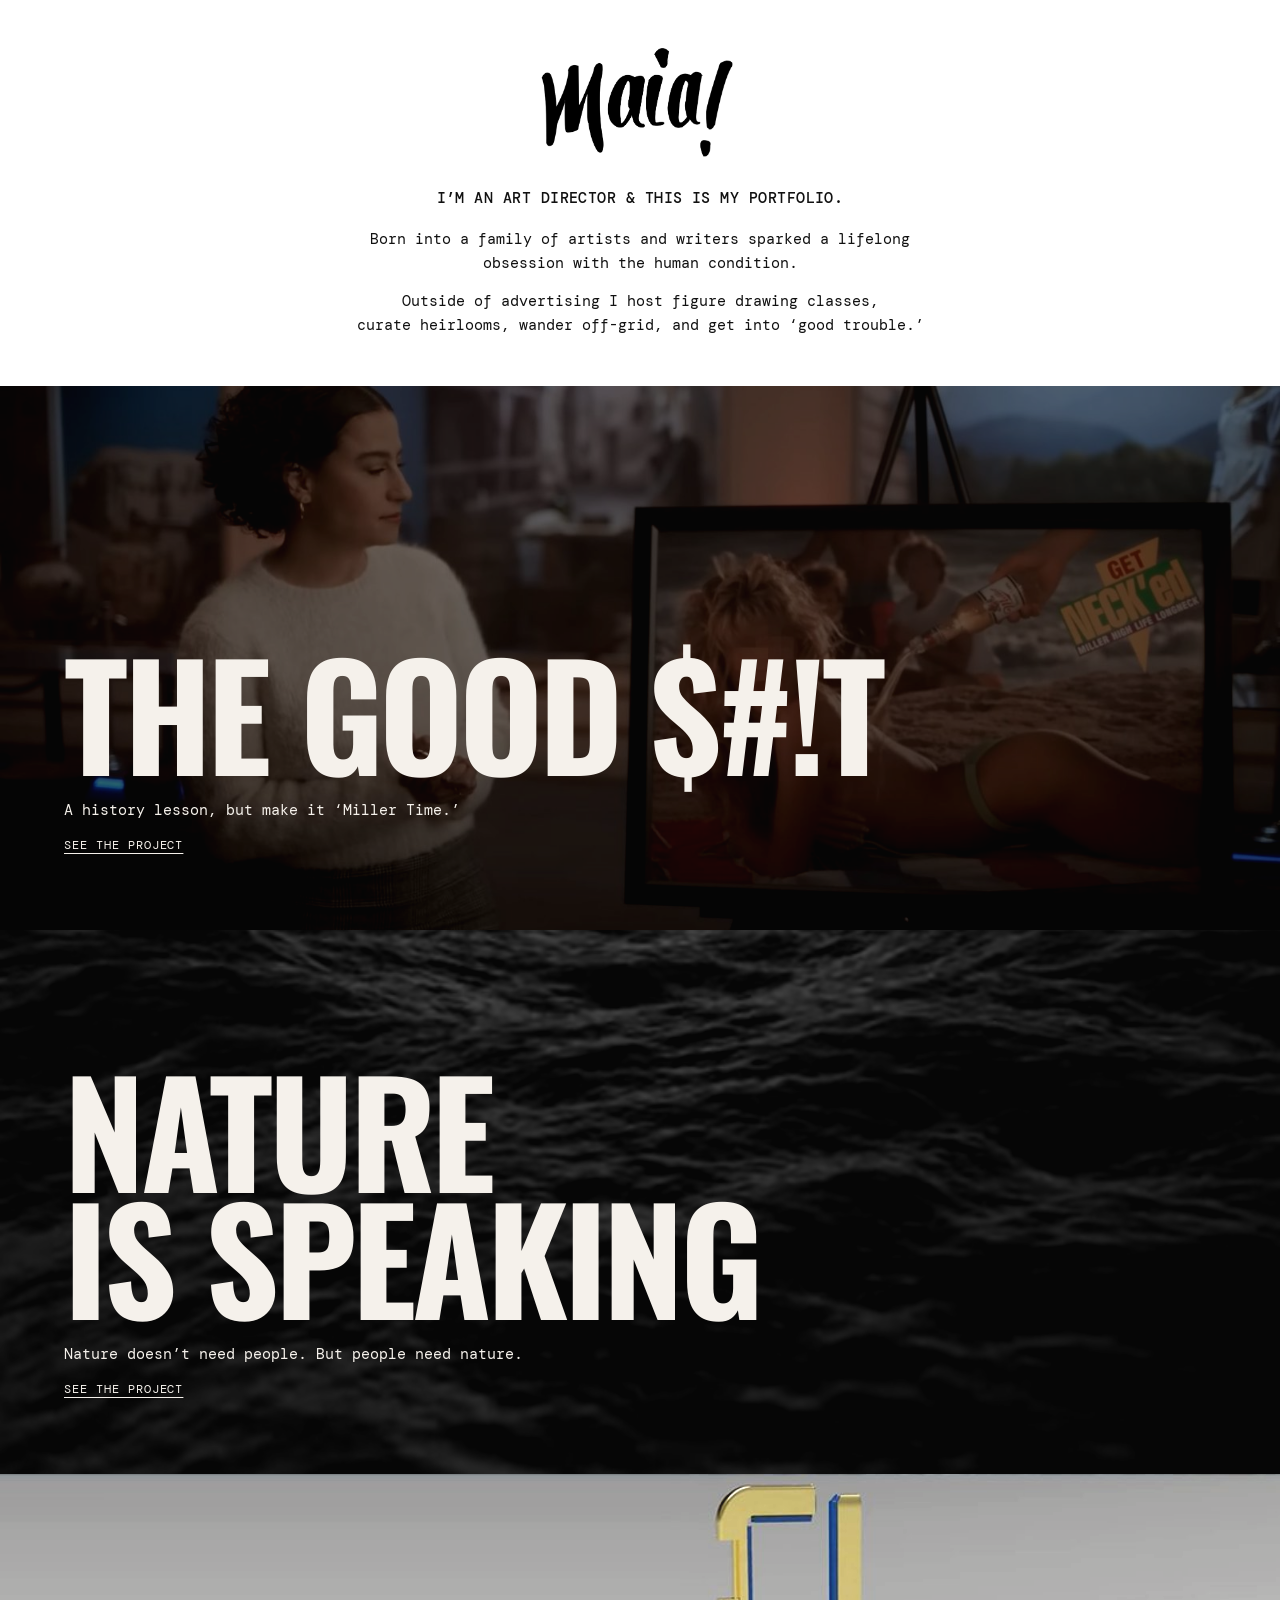
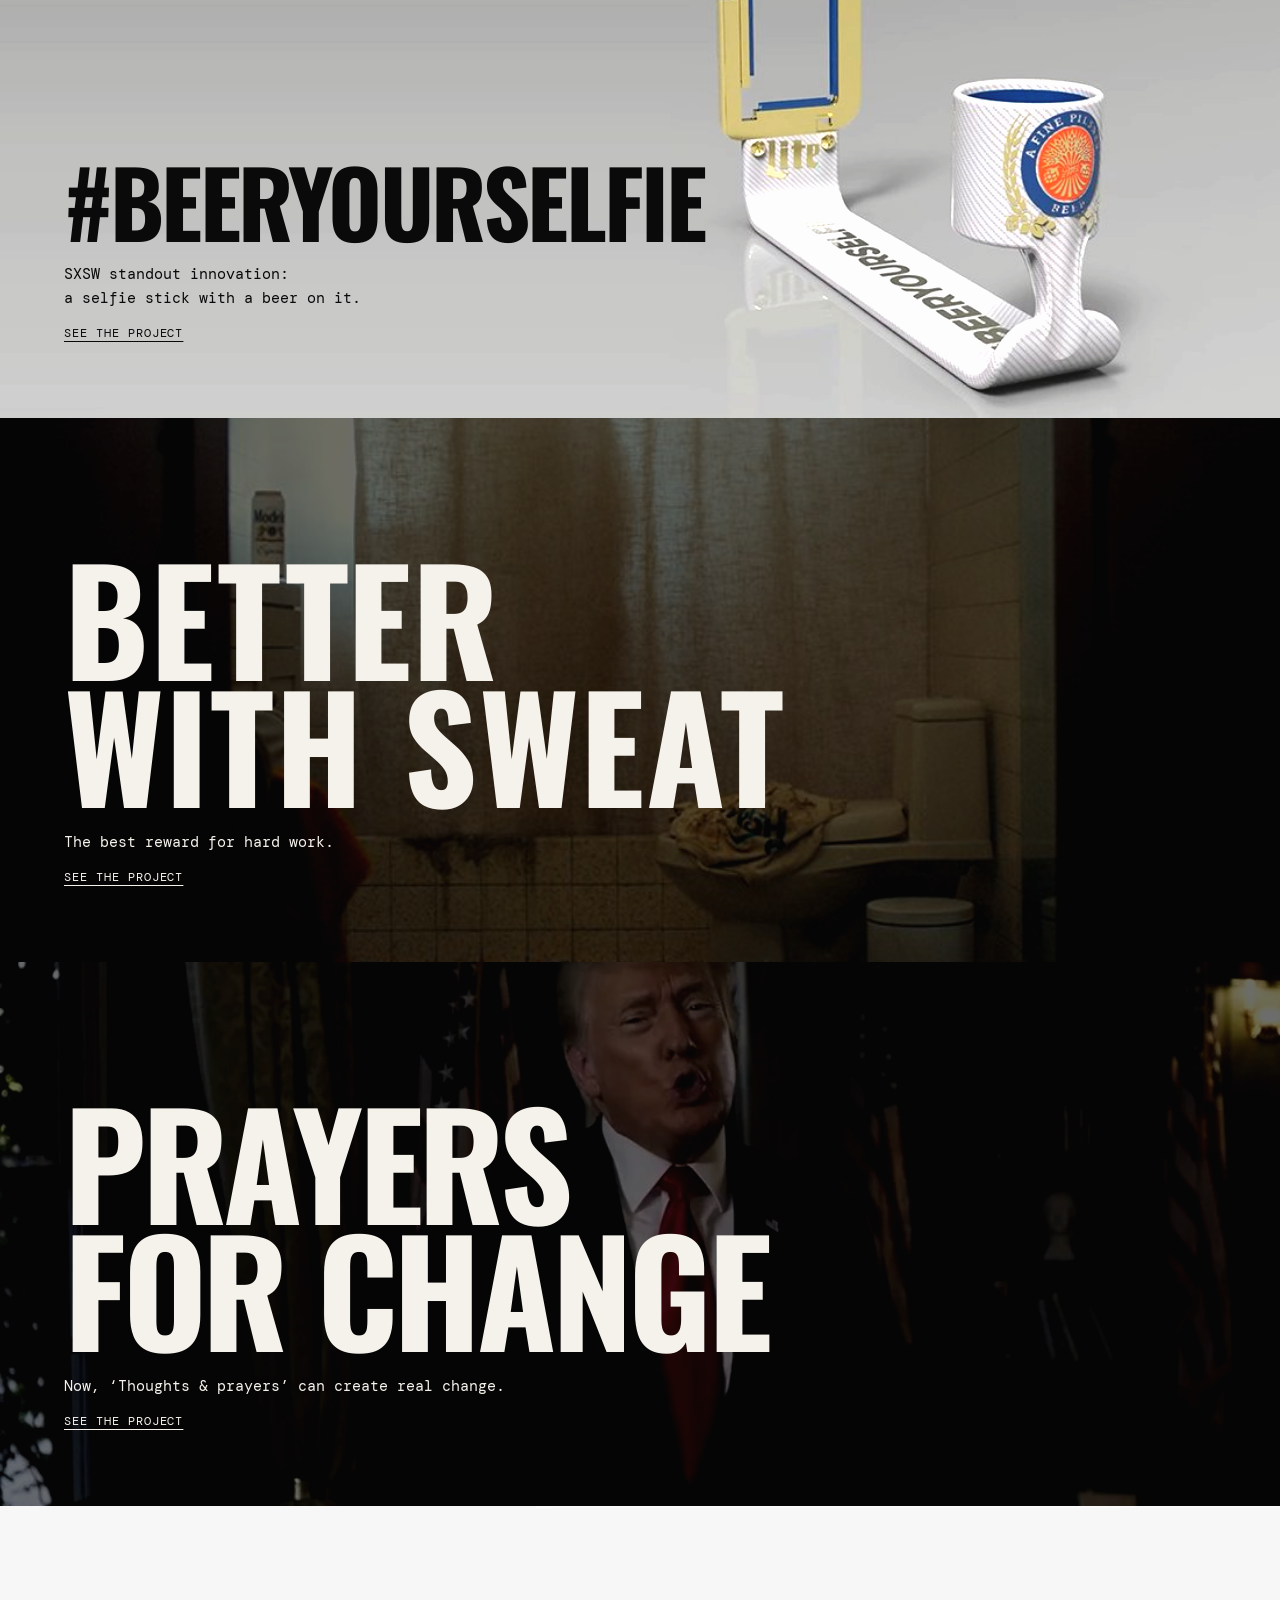
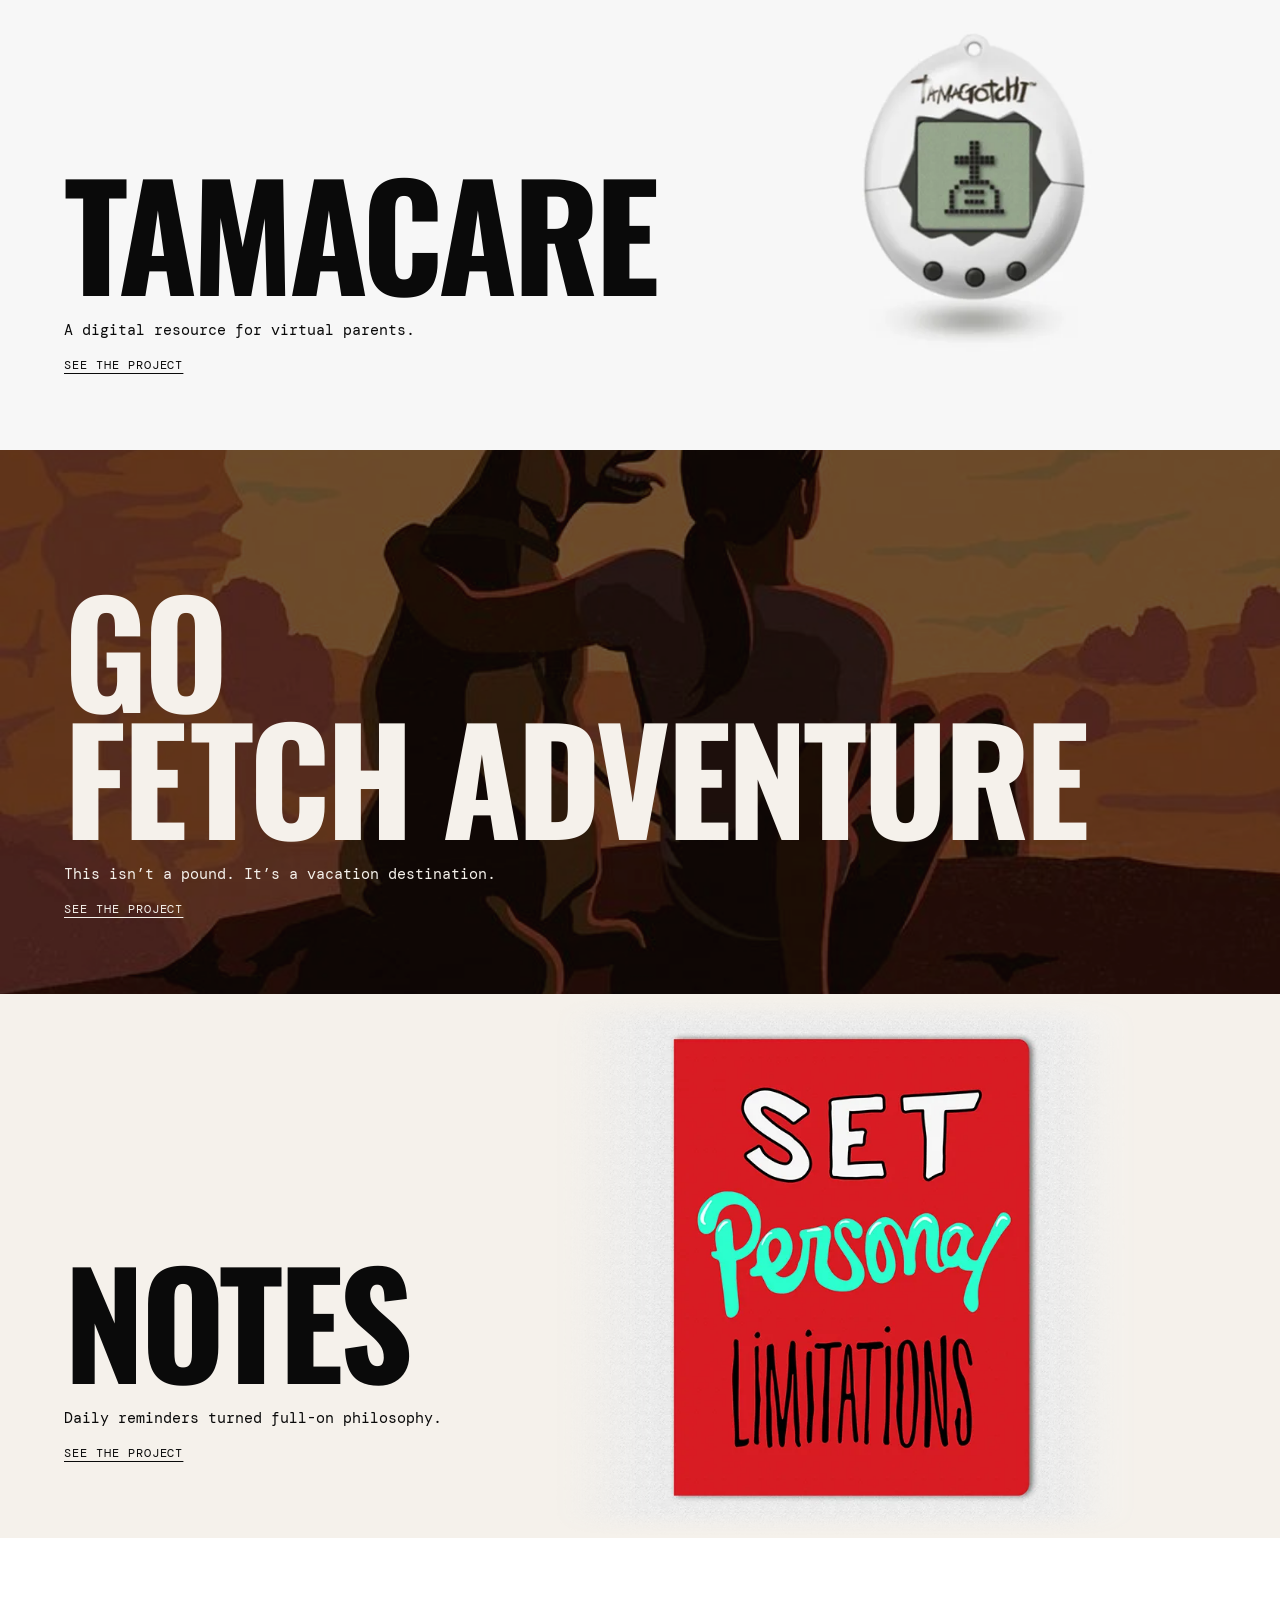
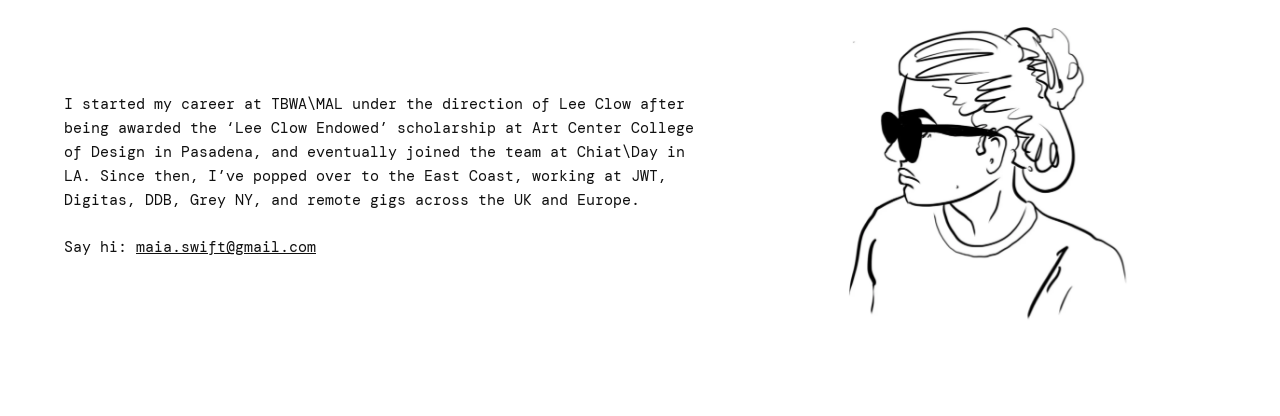
==== index.html @ 107089ac "Homepage: larger Tamagotchi on desktop Co-Authored-By: Claude Opus 5.5 <noreply@anthropic.com> Claud" ====
<!doctype html>
<!--

Hi! Welcome to my source. When possible, I like to explore nature. I call these adventures a ‘wonder
wander’ and they help me reach new creative discoveries. Here’s a look at my latest view turned
ASCII, from the hills of Acquapendente.

====================================================================================================
====================================================================================================
===========::======================================================----=============================
===:======-::-====================================================:::::=============================
.--:..........:---================================================::::-=============================
:. .:.:.:::::..:::.:...:::::---============================-:::--:::::-:...-=.=====:.:-=============
......::::......::...:.:.::.....:::-=--=====================::.::::::.....:--.-=::....::============
..:.....--::...............................:...:----::---=-::.::::::::.....:..............---=:-====
.....::::::.....     ..     . .... ...................:::::::::::::::..:::::::::::::::::::::::::::::
::::..:.:..... . .... ..     ..        .   .....:.....:..::::::::::::::::::::::::::::::::::.:.......
........        .....  .     .                     ...........:::.:................................:
.....:.     .          .       ....  ..             . ...........::......... . .....................
...         ...     ..    .   .. .. ..  ...          ..  ..........:....................... ........
...  .. .    .....  .....  ....           . ...  ..  ... ..  ................................      .
.. ..  .  . ..............             .................  .    .........:..............:......:.....
  .... ..          .::-------------------:::.....  ....:::::.:...:..............:......:.......:::::
.           .:::::-------------------------------=====-:..::.:..:....::.................::.....:...:
-------------::::..::--=-:::--------======-========--------::::::----::.....:.......   ....:...:....
.:::.::.::..... .. .........::--======----:::::.::::::::::::::::::-:---=-::::::..:..........:.....  
::::::--==================-=======-====------:----------:::::.::::::::::....::..::::...::....:....  
============--------------=================--====-:::.-...  ....::::-:....   ...::...........:.....:
--==---==--------------==-=-:-========-.:---:---=:.:...  . ............  ..  ... ....  ....  .......
====:...::--.-------..::......:.--::...        ...     ..    ... ..      ..:                       .
....   ..   .................... .                                   ..:::::::::::-:::::::::::::::::
  .                                            .....::::::::::-------::--:-:::::::::::::---:::::::::
                                      ....::::::::::::::::-:::::::::::::::::::::::::::::::::::::::::
...............:::::..........::::::::::::::::::::::::::::::::::::::::::::::::::::::::::::::::::::::
::::::::::::::::::::::::::::::::::::::::::::::::::-:---:-------:::::-:::-:::-::::::-:::-:::-:::-::::
:::::::::::::::::::::::::::::::::::::::::::::::::::-::::-:::-:::::--::::::::::::::::::::::::::::::::

-->
<html lang="en">
<head>
  <meta charset="utf-8">
  <meta name="viewport" content="width=device-width, initial-scale=1">
  <title>Maia Swift | Art Director</title>
  <meta name="description" content="Portfolio of Maia Swift, art director.">
  <link rel="preconnect" href="https://fonts.googleapis.com">
  <link rel="preconnect" href="https://fonts.gstatic.com" crossorigin>
  <link href="https://fonts.googleapis.com/css2?family=DM+Mono:wght@400;500&family=Oswald:wght@700&display=swap" rel="stylesheet">
  <link rel="stylesheet" href="styles.css">
</head>
<body>
  <header class="intro">
    <img class="intro__sign" src="assets/maia.png" alt="Maia!" width="633" height="345">
    <h1>I&#8217;m an art director &amp; this is my&nbsp;portfolio.</h1>
    <div class="intro__bio">
      <p>Born into a family of artists and writers sparked a lifelong<br class="br-wide"> obsession with the human&nbsp;condition.</p>
      <p>Outside of advertising I host figure drawing classes,<br class="br-wide"> curate heirlooms, wander <span class="nowrap">off-grid,</span> and get into ‘good&nbsp;trouble.’</p>
    </div>
  </header>

  <main>
    <a class="band band--dark band--img" href="projects/the-good-shit.html" style="--band-img: url('assets/projects/the-good-shit.jpg')">
      <div class="band__col">
        <h2 class="band__title">The Good&nbsp;$#!T</h2>
        <p class="band__blurb">A history lesson, but make it ‘Miller&nbsp;Time.’</p>
        <span class="band__more">See the project</span>
      </div>
      <div class="band__aside" aria-hidden="true"></div>
    </a>
    <a class="band band--dark band--img" href="projects/nature-is-speaking.html" style="--band-img: url('assets/projects/nature-is-speaking.jpg')">
      <video class="band__media" autoplay muted loop playsinline preload="auto" poster="assets/projects/nature-is-speaking.jpg" aria-hidden="true" tabindex="-1">
        <source src="assets/projects/nature-is-speaking.webm" type="video/webm">
        <source src="assets/projects/nature-is-speaking.mp4" type="video/mp4">
      </video>
      <div class="band__col">
        <h2 class="band__title">NATURE IS&nbsp;SPEAKING</h2>
        <p class="band__blurb"><span class="nowrap">Nature doesn’t need people.</span><br class="br-narrow"> <span class="nowrap">But people need nature.</span></p>
        <span class="band__more">See the project</span>
      </div>
      <div class="band__aside" aria-hidden="true"></div>
    </a>
    <a class="band band--light band--img" href="projects/beeryourselfie.html" style="--band-img: url('assets/projects/beeryourselfie.jpg'); --band-img-opacity: 0.9; --band-img-pos: right center">
      <div class="band__col">
        <h2 class="band__title band__title--long">#BEERYOURSELFIE</h2>
        <p class="band__blurb">SXSW standout innovation:<br> a selfie stick with a beer on&nbsp;it.</p>
        <span class="band__more">See the project</span>
      </div>
      <div class="band__aside" aria-hidden="true"></div>
    </a>
    <a class="band band--dark band--img" href="projects/better-with-sweat.html" style="--band-img: url('assets/projects/better-with-sweat.jpg')">
      <div class="band__col">
        <h2 class="band__title band__title--better" aria-label="Better with sweat">B<span class="k-et">E</span><span class="k-tt">T</span><span class="k-te">T</span>ER WITH&nbsp;SWEAT</h2>
        <p class="band__blurb">The best reward for hard&nbsp;work.</p>
        <span class="band__more">See the project</span>
      </div>
      <div class="band__aside" aria-hidden="true"></div>
    </a>
    <a class="band band--dark band--img" href="projects/prayers-for-change.html" style="--band-img: url('assets/projects/prayers-for-change.jpg')">
      <div class="band__col">
        <h2 class="band__title">PRAYERS FOR&nbsp;CHANGE</h2>
        <p class="band__blurb"><span class="nowrap">Now, ‘Thoughts &amp; prayers’</span><br class="br-narrow"> can create real&nbsp;change.</p>
        <span class="band__more">See the project</span>
      </div>
      <div class="band__aside" aria-hidden="true"></div>
    </a>
    <a class="band band--light band--product band--tama" href="projects/tamacare.html" style="--backdrop: #f7f7f7; --title-em: 4.14; --band-img-opacity: 1; --product-scale: 1.4">
      <span class="band__layer" aria-hidden="true"><img class="band__product" src="assets/projects/tamacare.png" alt="" width="1000" height="625"></span>
      <div class="band__col">
        <h2 class="band__title">TAMACARE</h2>
        <p class="band__blurb">A digital resource for virtual&nbsp;parents.</p>
        <span class="band__more">See the project</span>
      </div>
      <div class="band__aside" aria-hidden="true"></div>
    </a>
    <a class="band band--dark band--img" href="projects/go-fetch-adventure.html" style="--band-img: url('assets/projects/go-fetch-adventure.jpg')">
      <div class="band__col">
        <h2 class="band__title" aria-label="Go fetch adventure">GO F<span class="k-fetch-e">E</span>TCH&nbsp;ADVENTURE</h2>
        <p class="band__blurb">This isn’t a pound.<br class="br-narrow"> <span class="nowrap">It’s a vacation destination.</span></p>
        <span class="band__more">See the project</span>
      </div>
      <div class="band__aside" aria-hidden="true"></div>
    </a>
    <a class="band band--light band--product band--notes" href="projects/notes.html" style="--backdrop: var(--white); --title-em: 2.4; --product-scale: 1; --band-img-opacity: 1">
      <span class="band__layer" aria-hidden="true"><img class="band__product" src="assets/projects/notes.png" alt="" width="1148" height="717"></span>
      <div class="band__col">
        <h2 class="band__title">NOTES</h2>
        <p class="band__blurb">Daily reminders turned <span class="nowrap">full-on</span>&nbsp;philosophy.</p>
        <span class="band__more">See the project</span>
      </div>
      <div class="band__aside" aria-hidden="true"></div>
    </a>
  </main>

  <section class="about" id="about" aria-label="About">
    <div class="about__text">
      <p>I started my career at TBWA\MAL under the direction of Lee Clow after being awarded the &lsquo;Lee Clow Endowed&rsquo; scholarship at Art Center College of Design in Pasadena, and eventually joined the team at Chiat\Day in LA. Since then, I&rsquo;ve popped over to the East Coast, working at JWT, Digitas, DDB, Grey NY, and remote gigs across the UK and&nbsp;Europe.</p>
      <p class="about__hi">Say hi: <a href="mailto:maia.swift@gmail.com">maia.swift@gmail.com</a></p>
    </div>
    <img class="about__art" src="assets/side.png" alt="Line drawing of Maia in sunglasses" width="900" height="695">
  </section>
</body>
</html>
---- styles.css ----
/* Header uses DM Mono, same as the project text. Bands take type and color from
   subscribe.adbusters.org. All fonts are free Google Fonts. */
:root {
  --black: #0a0a0a;
  --white: #f5f1eb;
  --red: #e31c1c;
  --ink: #111111;
  --font-type: "DM Mono", "Courier New", monospace;
  --font-head: "Oswald", Impact, "Arial Black", sans-serif;
  --font-mono: "DM Mono", "Courier New", monospace;
}

*, *::before, *::after { box-sizing: border-box; }
html { -webkit-text-size-adjust: 100%; }
body { margin: 0; background: var(--black); color: var(--white); }
img { max-width: 100%; height: auto; display: block; }

/* ---------- Header (adbusters.org/support) ---------- */
.intro {
  background: #ffffff;
  color: var(--ink);
  font-family: var(--font-type);
  text-align: center;
  padding: 3rem 1rem;          /* same space above the logo and below the bio */
}
.intro__art {
  width: min(420px, 80vw);
  margin: 0 auto 1.5rem;
  mix-blend-mode: multiply;
}
.intro__sign {
  width: 200px;
  margin: 0 auto 2rem;
}
/* Header text all matches the project subtext (0.96rem); the headline stays all caps */
.intro h1 {
  font-family: var(--font-type);
  font-weight: 500;           /* DM Mono's heaviest weight */
  font-size: 0.96rem;         /* same as the bio below it */
  line-height: 1.3;
  text-transform: uppercase;
  letter-spacing: 0.03em;
  margin: 0 auto 1.2rem;
  max-width: 1080px;
}
.intro__bio {
  max-width: 40rem;
  margin: 0 auto;
}
.intro__bio p {
  font-size: 0.96rem;         /* same as project subtext */
  line-height: 1.55;
  margin: 0 0 0.9rem;
}
.intro__bio p:last-child { margin-bottom: 0; }


/* About section at the foot of the page: text left, illustration right.
   Side padding matches the project bands so the text lines up with them. */
.about {
  background: #ffffff;
  color: var(--ink);
  font-family: var(--font-type);
  display: flex;
  align-items: center;
  gap: 4vw;
  padding: 6vw 5vw;
}
.about__text { flex: 1 1 50%; min-width: 0; }
.about__text p {
  font-size: 0.96rem;         /* same as project subtext */
  line-height: 1.55;
  max-width: 40rem;
  margin: 0;
  text-align: left;
}
.about__text .about__hi { margin-top: 1.55em; }   /* one blank line below the paragraph */
.about__hi a { color: inherit; }
.about__art {
  flex: 0 1 420px;
  width: min(420px, 40vw);
  height: auto;               /* always keep the drawing's own proportions */
  mix-blend-mode: multiply;
}
@media (max-width: 640px) {
  .about { flex-direction: column; align-items: flex-start; padding: 4rem 1rem; }
  /* In the stacked layout, flex sizing would act on height and squash the
     drawing, so take it out of flex sizing entirely. */
  .about__art { flex: none; width: min(320px, 80vw); height: auto; align-self: center; }
}

@media (max-width: 640px) {
  .intro__sign { width: 160px; }
}

/* ---------- Project bands (subscribe.adbusters.org) ---------- */
.band {
  display: flex;
  align-items: flex-end;
  gap: 1.6rem;
  min-height: 34rem;
  padding: 6vw 5vw;
  color: var(--white);
  background: var(--black);
  text-decoration: none;
  position: relative;
}
/* Optional background image: gritty, full color, 40% opacity,
   set per band with style="--band-img: url(...)" */
.band--img { isolation: isolate; overflow: hidden; }
.band--img::before {
  content: "";
  position: absolute;
  inset: 0;
  z-index: -1;
  background: var(--band-img) var(--band-img-pos, center) / cover no-repeat;
  filter: contrast(1.35);     /* full color, a little extra grit */
  opacity: var(--band-img-opacity, 0.4);   /* override per band */
  pointer-events: none;
}
/* Product shot kept at its own resolution (never scaled up) and centred in
   the space between the end of the title and the right edge on desktop.
   --title-em is the title's width in ems; --backdrop is the photo's own
   background colour, laid over the whole band at the same 40%. */
.band--product { isolation: isolate; overflow: hidden; }
/* One layer holds the backdrop colour and the photo, so both fade together */
.band__layer {
  position: absolute;
  inset: 0;
  z-index: -1;
  background: var(--backdrop);
  opacity: var(--band-img-opacity, 0.4);
  pointer-events: none;
}
.band__product {
  position: absolute;
  top: 0;
  bottom: 0;
  left: calc(5vw + var(--title-em) * clamp(3.2rem, 11.5vw, 9rem));
  width: calc(100% - 5vw - var(--title-em) * clamp(3.2rem, 11.5vw, 9rem));
  max-width: none;
  height: 100%;
  object-fit: contain;
  object-position: center;
  transform: scale(var(--product-scale, 1.15));
}
@media (max-width: 720px) {
  .band__product { left: 0; width: 100%; }
}
/* Notes on phones: the notebook is fully opaque, so size it by width (about
   a third of the band), tuck it against the right edge (its right side sits at
   71% of the image, hence the 26% nudge) and keep the text in the left 60%. */
@media (max-width: 720px) {
  .band--notes .band__product {
    left: auto; right: 0; top: 50%; bottom: auto;
    width: 85%; height: auto;
    transform: translate(26%, -50%);
  }
  .band--notes .band__blurb { max-width: 60%; }
}
/* Tamacare on phones: same idea. The device sits between 38% and 63% of the
   image, so a 120% wide image nudged 33% puts it in the right third. */
@media (max-width: 720px) {
  .band--tama .band__product {
    left: auto; right: 0; top: 50%; bottom: auto;
    width: 120%; height: auto;
    transform: translate(33%, -50%);
  }
  .band--tama .band__blurb { max-width: 60%; }
}
/* Smallest phones: the title can't shrink further, so the device does. */
@media (max-width: 360px) {
  .band--tama .band__product { width: 100%; }
  .band--tama .band__blurb { max-width: 66%; }
}

/* Moving background (a looping video instead of a GIF, far smaller).
   Same treatment as the still images; it covers the still poster. */
.band__media {
  position: absolute;
  inset: 0;
  width: 100%;
  height: 100%;
  object-fit: cover;
  z-index: -1;
  filter: grayscale(1) contrast(1.35);
  opacity: 0.4;
  pointer-events: none;
}
.band--img:has(.band__media)::before { display: none; filter: grayscale(1) contrast(1.35); }
@media (prefers-reduced-motion: reduce) {
  .band__media { display: none; }
  .band--img:has(.band__media)::before { display: block; }
}
.band--dark  { background: var(--black); color: var(--white); }
.band--red   { background: var(--red);   color: var(--white); }
.band--light { background: var(--white); color: var(--black); }

.band__col {
  flex: 1 1 75%;
  display: flex;
  flex-direction: column;
  align-items: flex-start;
  gap: 14px;
  min-width: 0;
}
.band__aside { flex: 1 1 20%; min-height: 1px; } /* visuals go here later */

.band__title {
  font-family: var(--font-head);
  font-weight: 700;
  text-transform: uppercase;
  font-size: clamp(3.2rem, 11.5vw, 9rem);
  line-height: 0.88;
  letter-spacing: -0.03em;
  /* Tight line-height leaves the caps hanging below the box, so add a bit
     back so the gap above the subtext matches the gap from the subtext baseline
     to the link (about 27px on desktop) */
  margin: 0 0 calc(0.045em + 4px);
  overflow-wrap: break-word;
}
/* One-word titles too long for the column at full size */
.band__title--long { font-size: clamp(2.4rem, 7.2vw, 6rem); }
/* BETTER WITH SWEAT: open the tracking slightly and even out E-T, T-T, T-E
   (each span's letter-spacing sets the gap after that letter) */
.band__title--better { letter-spacing: 0.01em; }
.band__title--better .k-et { letter-spacing: 0.017em; }
.band__title--better .k-tt { letter-spacing: 0.03em; }
.band__title--better .k-te { letter-spacing: -0.018em; }
/* GO FETCH ADVENTURE: open E-T to match F-E */
.band__title .k-fetch-e { letter-spacing: 0.025em; }
.band__blurb {
  font-family: var(--font-mono);
  font-size: 0.96rem;         /* 15.36px */
  line-height: 1.55;
  max-width: none;           /* one line on desktop; only hand-placed breaks */
  margin: 0;
}
.band__more {
  font-family: var(--font-mono);
  font-size: 0.75rem;
  letter-spacing: 0.08em;
  text-transform: uppercase;
  text-decoration: underline;
  text-underline-offset: 4px;
}

.band:hover .band__col,
.band:focus-visible .band__col { animation: jitter 0.15s ease-out; }
.band:focus-visible { outline: 3px solid currentColor; outline-offset: -10px; }

@keyframes jitter {
  25% { transform: translate(-2px, 1px) rotate(-0.3deg); }
  50% { transform: translate(2px, -1px) rotate(0.3deg); }
  75% { transform: translate(-1px, 0); }
}
@media (prefers-reduced-motion: reduce) {
  .band:hover .band__col, .band:focus-visible .band__col { animation: none; }
}

@media (max-width: 720px) {
  .band { flex-direction: column; align-items: stretch; min-height: 0; padding: 4rem 1rem; }
  .band__aside { display: none; }
}

/* ---------- Project stub pages ---------- */
.project {
  min-height: 100vh;
  padding: 6vw 5vw;
  display: flex;
  flex-direction: column;
  gap: 1.5rem;
}
/* Kept above the title: the headline font's tall glyph boxes reach up over
   this link on desktop and would otherwise swallow the click. */
.project__back {
  position: relative;
  z-index: 1;
  align-self: flex-start;     /* clickable on the words, not the whole row */
  font-family: var(--font-mono);
  font-size: 0.8rem;
  letter-spacing: 0.08em;
  text-transform: uppercase;
  color: inherit;
}
.project__nav {
  margin-top: auto;           /* sits at the foot of the page */
  padding-top: 3rem;
  display: flex;
  justify-content: space-between;
  gap: 1.5rem;
  font-family: var(--font-mono);
  font-size: 0.8rem;
  letter-spacing: 0.08em;
  text-transform: uppercase;
}
.project__nav a { color: inherit; }
.project__body {
  font-family: var(--font-mono);
  font-size: 0.96rem;
  line-height: 1.55;
  max-width: 40em;
  margin: 0;
}
.project__body p { margin: 0 0 1em; }
.project__body a { color: inherit; text-underline-offset: 3px; }
.project__body p:last-child { margin-bottom: 0; }
.project__award {
  font-family: var(--font-mono);
  font-size: 0.8rem;
  letter-spacing: 0.08em;
  text-transform: uppercase;
  margin: 0;
}
.project__credits {
  list-style: none;
  margin: 0;
  padding: 0;
  font-family: var(--font-mono);
  font-size: 0.8rem;
  line-height: 1.7;
  letter-spacing: 0.08em;
  text-transform: uppercase;
}
.project__credits--foot { margin-top: 1.5rem; }   /* credits placed after the work */
.project__press { font-family: var(--font-mono); }
.project__label {
  font-size: 0.8rem;
  font-weight: 500;
  letter-spacing: 0.08em;
  text-transform: uppercase;
  margin: 0 0 0.6rem;
}
.project__work { margin-top: 2.5rem; display: flex; flex-direction: column; gap: 2rem; }
.project__video {
  position: relative;
  width: 100%;
  max-width: 1200px;
  aspect-ratio: 16 / 9;
  background: #000;
}
.project__img { display: block; width: 100%; max-width: 1200px; height: auto; }
/* Portrait images keep to the screen height instead of running very tall */
.project__img--tall { width: auto; max-width: 100%; max-height: 90vh; align-self: flex-start; }
/* A row of small pieces (posters, GIFs): six across, three on phones */
.project__grid {
  width: 100%;
  max-width: 1200px;
  display: grid;
  grid-template-columns: repeat(6, 1fr);
  gap: 1rem;
}
.project__grid img { display: block; width: 100%; height: auto; aspect-ratio: 250 / 371; object-fit: cover; }
/* Flipbook: images stacked in one frame, a script swaps which one shows.
   Sized like a tall image: up to the screen height, never wider than the column. */
.flipbook {
  position: relative;
  width: min(100%, calc(90vh * 1500 / 1888), 1500px);
  aspect-ratio: 1500 / 1888;
}
.flipbook img {
  position: absolute; inset: 0;
  width: 100%; height: 100%;
  object-fit: cover;
  opacity: 0;
  transition: opacity 0.4s ease;
}
.flipbook img.is-active { opacity: 1; }
@media (prefers-reduced-motion: reduce) { .flipbook img { transition: none; } }
/* Carousel: 2.5 images in view on desktop (1.5 on phones), arrow buttons below */
.carousel { width: 100%; max-width: 1200px; }
.carousel__track {
  --gap: 1.5rem;
  --show: 2.5;
  display: flex;
  gap: var(--gap);
  overflow-x: auto;
  scroll-snap-type: x mandatory;
  scrollbar-width: none;
}
.carousel__track::-webkit-scrollbar { display: none; }
.carousel__track > img {
  flex: 0 0 auto;
  width: calc((100% - (var(--show) - 0.5) * var(--gap)) / var(--show));
  min-width: 0;
  max-width: 500px;           /* never larger than the source files */
  height: auto;
  scroll-snap-align: start;
}
.carousel__track:focus-visible { outline: 2px solid currentColor; outline-offset: 4px; }
.carousel__controls { display: flex; gap: 0.75rem; margin-top: 1.25rem; }
.carousel__btn {
  width: 48px; height: 48px;   /* comfortable tap target; just the arrow shows */
  padding: 0;
  border: 0;
  background: transparent;
  color: inherit;
  font: 500 1.6rem var(--font-mono);
  cursor: pointer;
  transition: opacity .15s ease, transform .15s ease;
}
.carousel__controls { margin-left: -12px; }
.carousel__btn[data-dir="-1"]:hover:not(:disabled) { transform: translateX(-3px); }
.carousel__btn[data-dir="1"]:hover:not(:disabled) { transform: translateX(3px); }
.carousel__btn:focus-visible { outline: 2px solid currentColor; outline-offset: 2px; }
.carousel__btn:disabled { opacity: 0.3; cursor: default; }
@media (max-width: 720px) { .carousel__track { --show: 1.5; --gap: 1rem; } }
@media (max-width: 720px) { .project__grid { grid-template-columns: repeat(3, 1fr); gap: 0.6rem; } }
.project__video iframe { position: absolute; inset: 0; width: 100%; height: 100%; border: 0; }
/* Custom-thumbnail video: a button showing the image and a play mark */
.project__video--poster { display: block; padding: 0; border: 0; cursor: pointer; overflow: hidden; }
.project__video--poster img { position: absolute; inset: 0; width: 100%; height: 100%; object-fit: cover; }
.project__play {
  position: absolute;
  left: 50%; top: 72%;          /* below the title card, clear of the lettering */
  width: 84px; height: 84px;
  margin: -42px 0 0 -42px;
  border-radius: 50%;
  background: var(--red);
  transition: transform .2s ease;
}
.project__play::after {
  content: "";
  position: absolute;
  left: 34px; top: 26px;
  border-style: solid;
  border-width: 16px 0 16px 26px;
  border-color: transparent transparent transparent var(--white);
}
.project__video--poster:hover .project__play,
.project__video--poster:focus-visible .project__play { transform: scale(1.08); }
.project__video--poster:focus-visible { outline: 3px solid var(--white); outline-offset: 3px; }
@media (max-width: 720px) { .project__play { transform: scale(.75); } .project__video--poster:hover .project__play { transform: scale(.8); } }
.project__press ul { list-style: none; margin: 0; padding: 0; display: flex; gap: 1.5rem; flex-wrap: wrap; }
.project__press a {
  color: inherit;
  font-size: 0.96rem;
  text-underline-offset: 3px;
}

.site-foot {
  background: var(--black);
  color: var(--white);
  font-family: var(--font-mono);
  font-size: 0.8rem;
  text-align: center;
  padding: 2rem 1rem;
}
.site-foot a { color: inherit; }

/* No widows: browsers that support it rebalance the last lines, and the
   last two words of every heading and paragraph are joined with &nbsp;. */
h1, h2, p { text-wrap: pretty; }
/* Hand-placed header line breaks apply on wide screens only */
@media (max-width: 640px) { .br-wide { display: none; } }
/* A break that only applies once the bands stack on phones */
.br-narrow { display: none; }
@media (max-width: 720px) { .br-narrow { display: inline; } }
.nowrap { white-space: nowrap; }
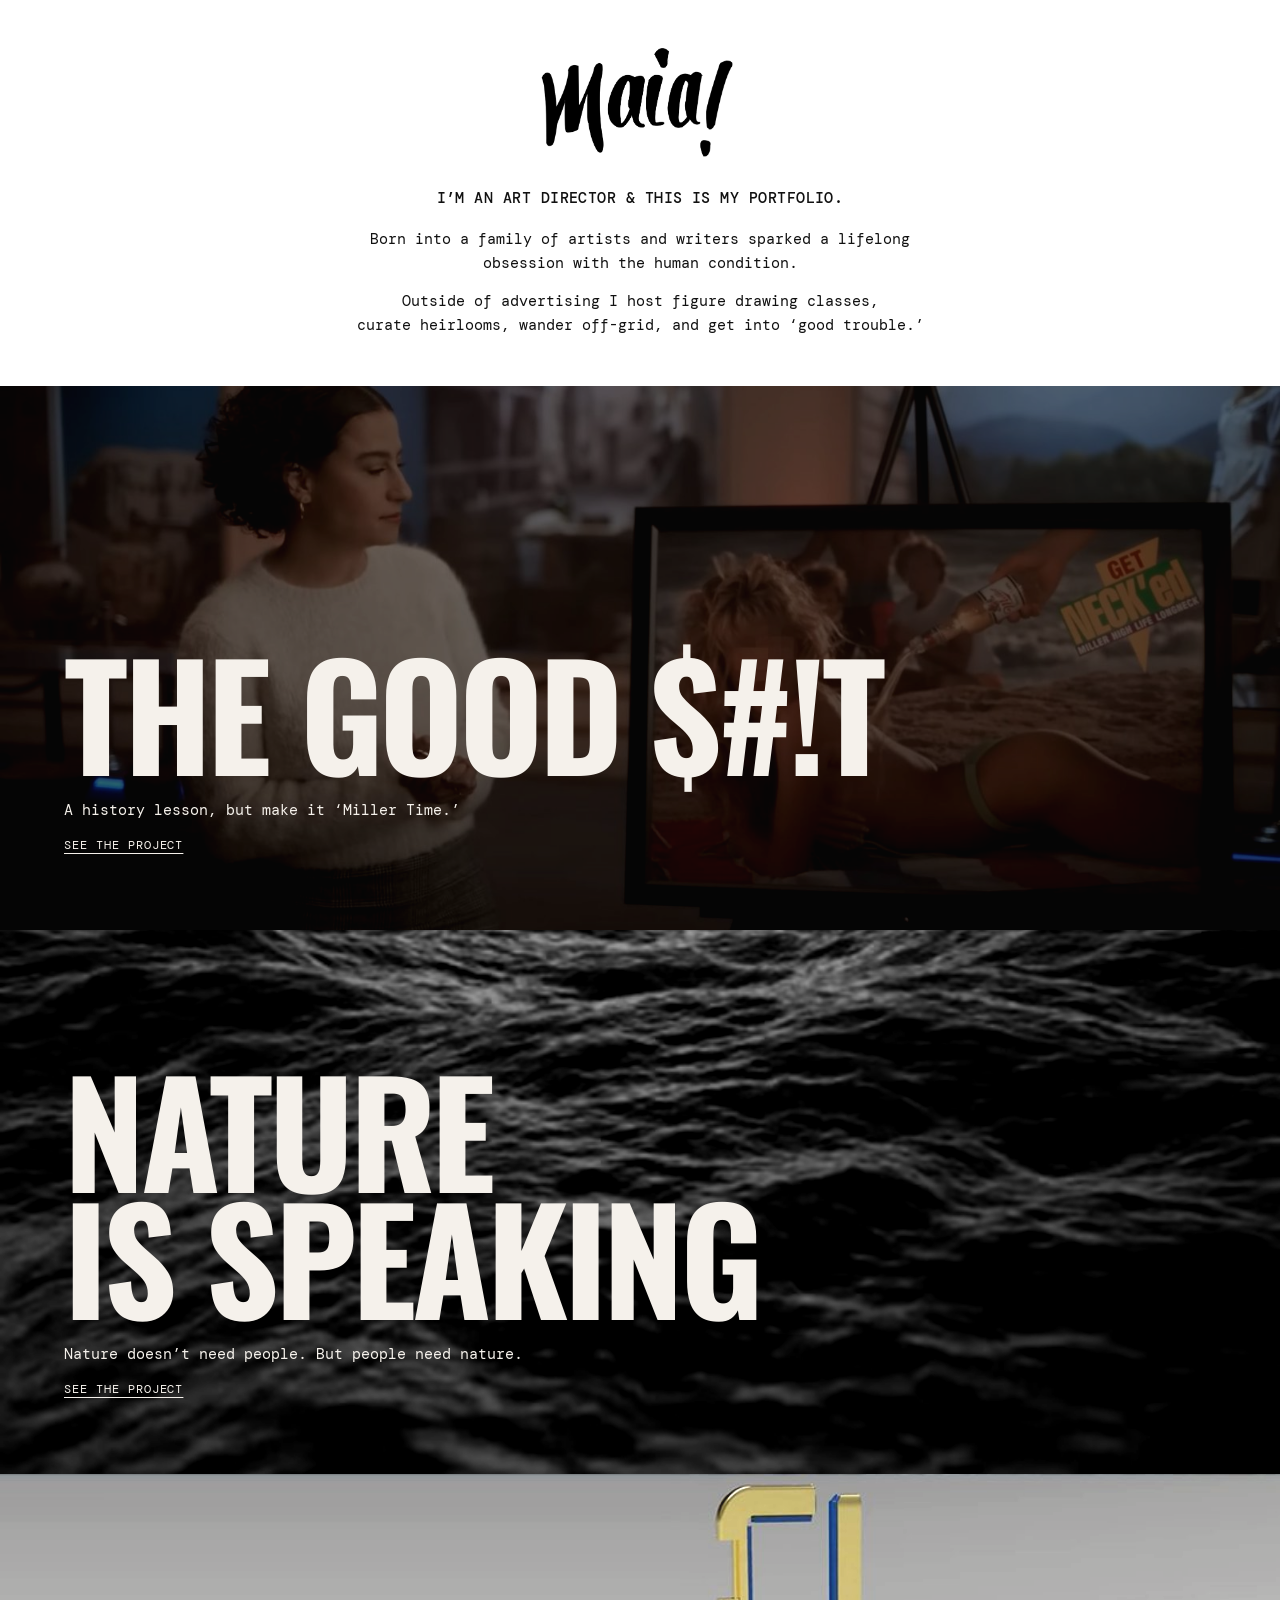
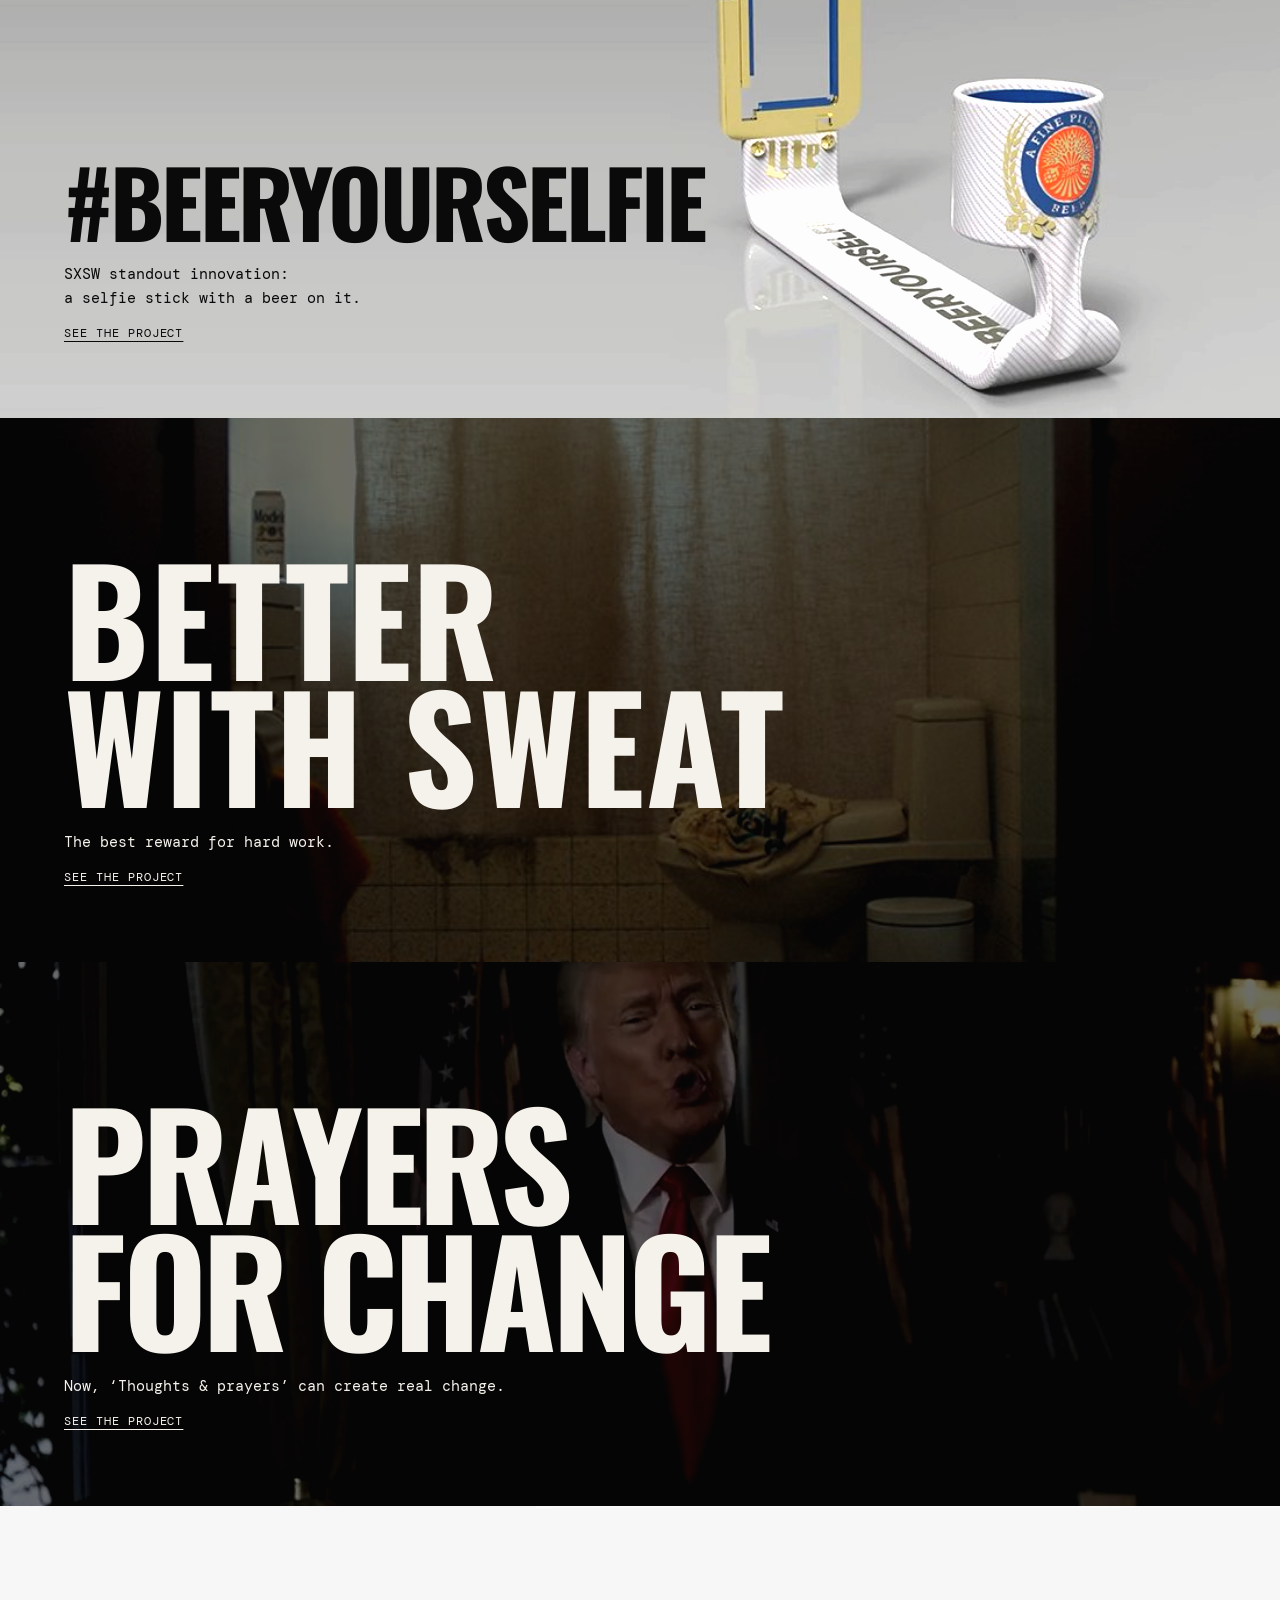
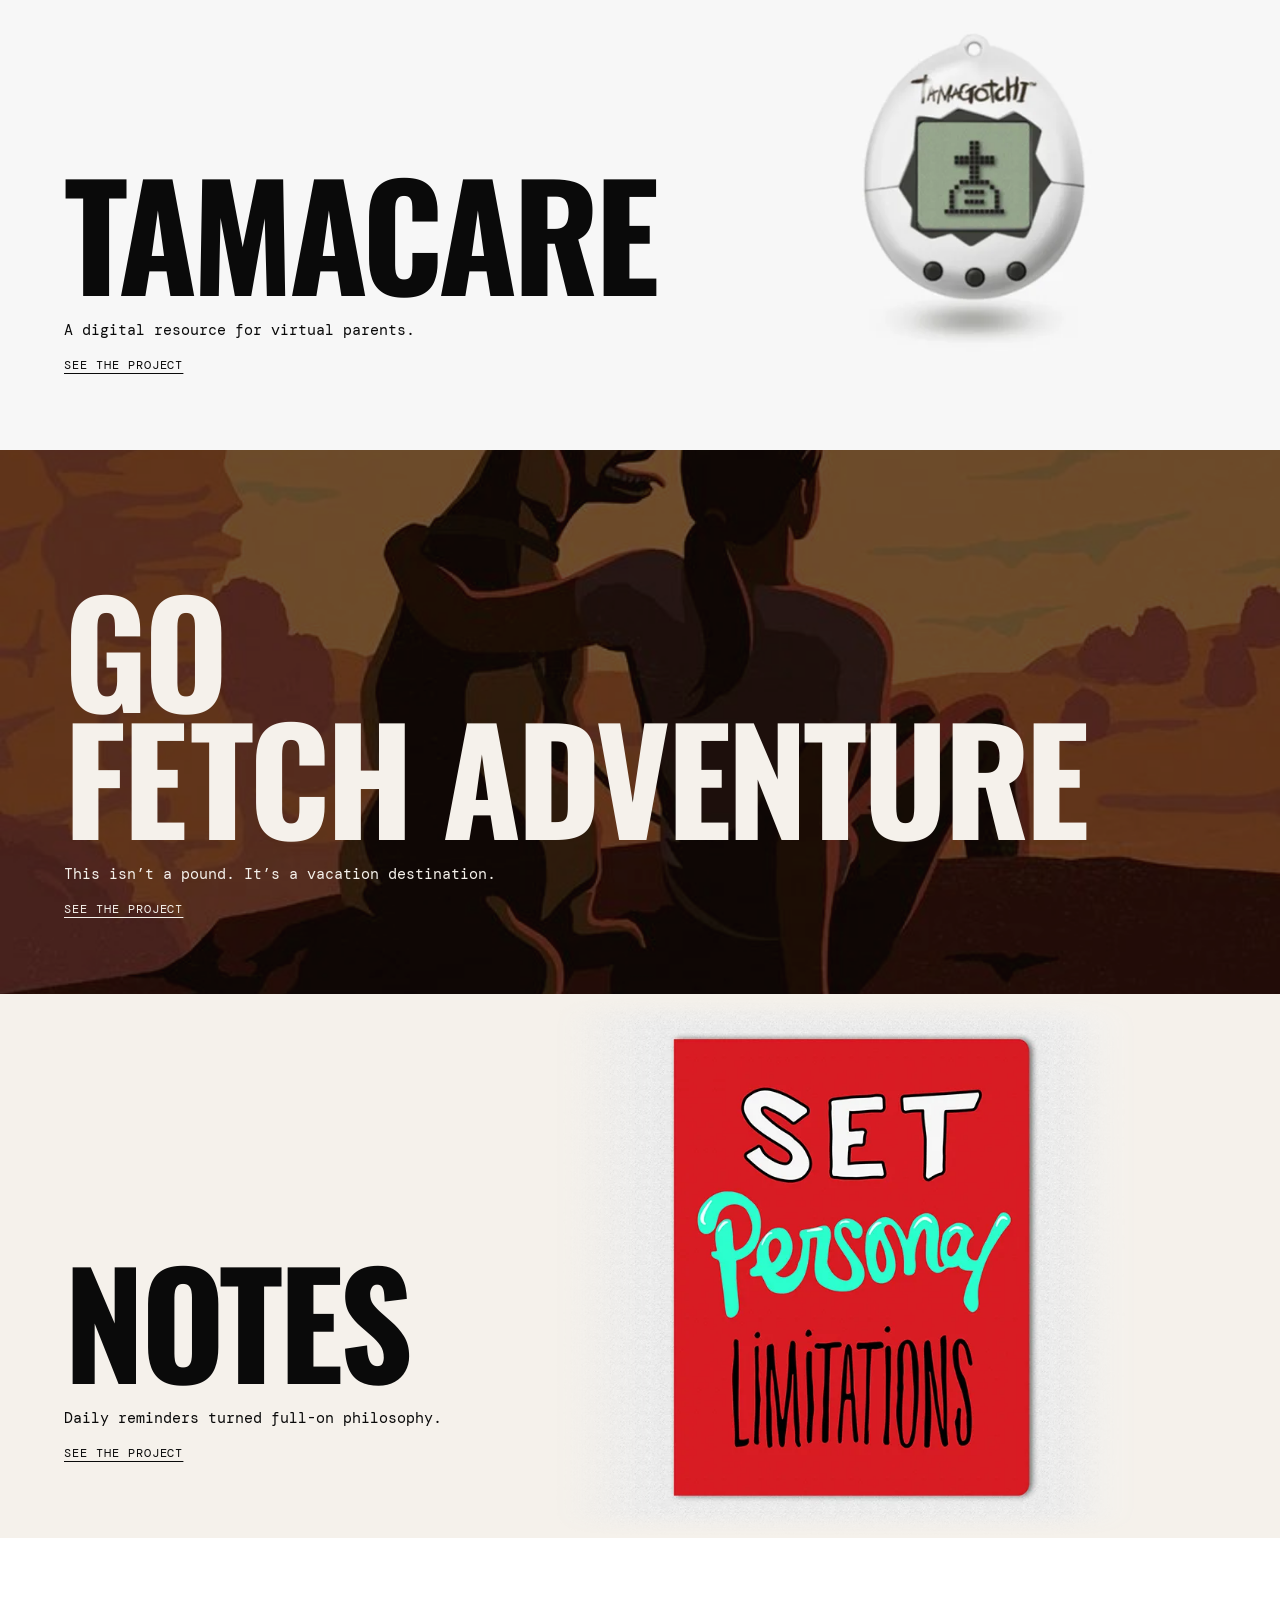
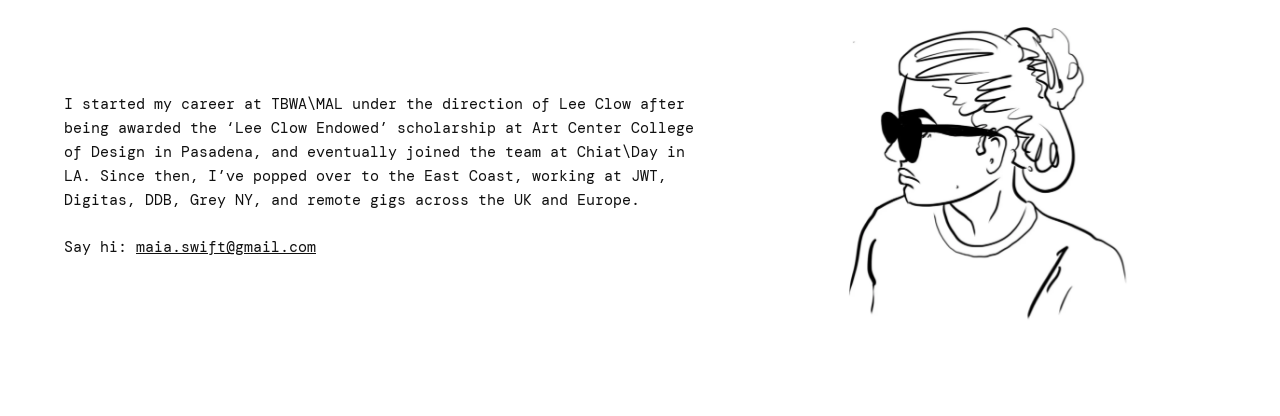
==== commit 51fe586d: "Homepage: Nature Is Speaking video at full strength Co-Authored-By: Claude Opus 5.5 <noreply@anthrop" ====
--- a/index.html
+++ b/index.html
@@ -66,7 +66,7 @@
       </div>
       <div class="band__aside" aria-hidden="true"></div>
     </a>
-    <a class="band band--dark band--img" href="projects/nature-is-speaking.html" style="--band-img: url('assets/projects/nature-is-speaking.jpg')">
+    <a class="band band--dark band--img" href="projects/nature-is-speaking.html" style="--band-img: url('assets/projects/nature-is-speaking.jpg'); --band-img-opacity: 1">
       <video class="band__media" autoplay muted loop playsinline preload="auto" poster="assets/projects/nature-is-speaking.jpg" aria-hidden="true" tabindex="-1">
         <source src="assets/projects/nature-is-speaking.webm" type="video/webm">
         <source src="assets/projects/nature-is-speaking.mp4" type="video/mp4">
--- a/styles.css
+++ b/styles.css
@@ -184,7 +184,7 @@
   object-fit: cover;
   z-index: -1;
   filter: grayscale(1) contrast(1.35);
-  opacity: 0.4;
+  opacity: var(--band-img-opacity, 0.4);
   pointer-events: none;
 }
 .band--img:has(.band__media)::before { display: none; filter: grayscale(1) contrast(1.35); }
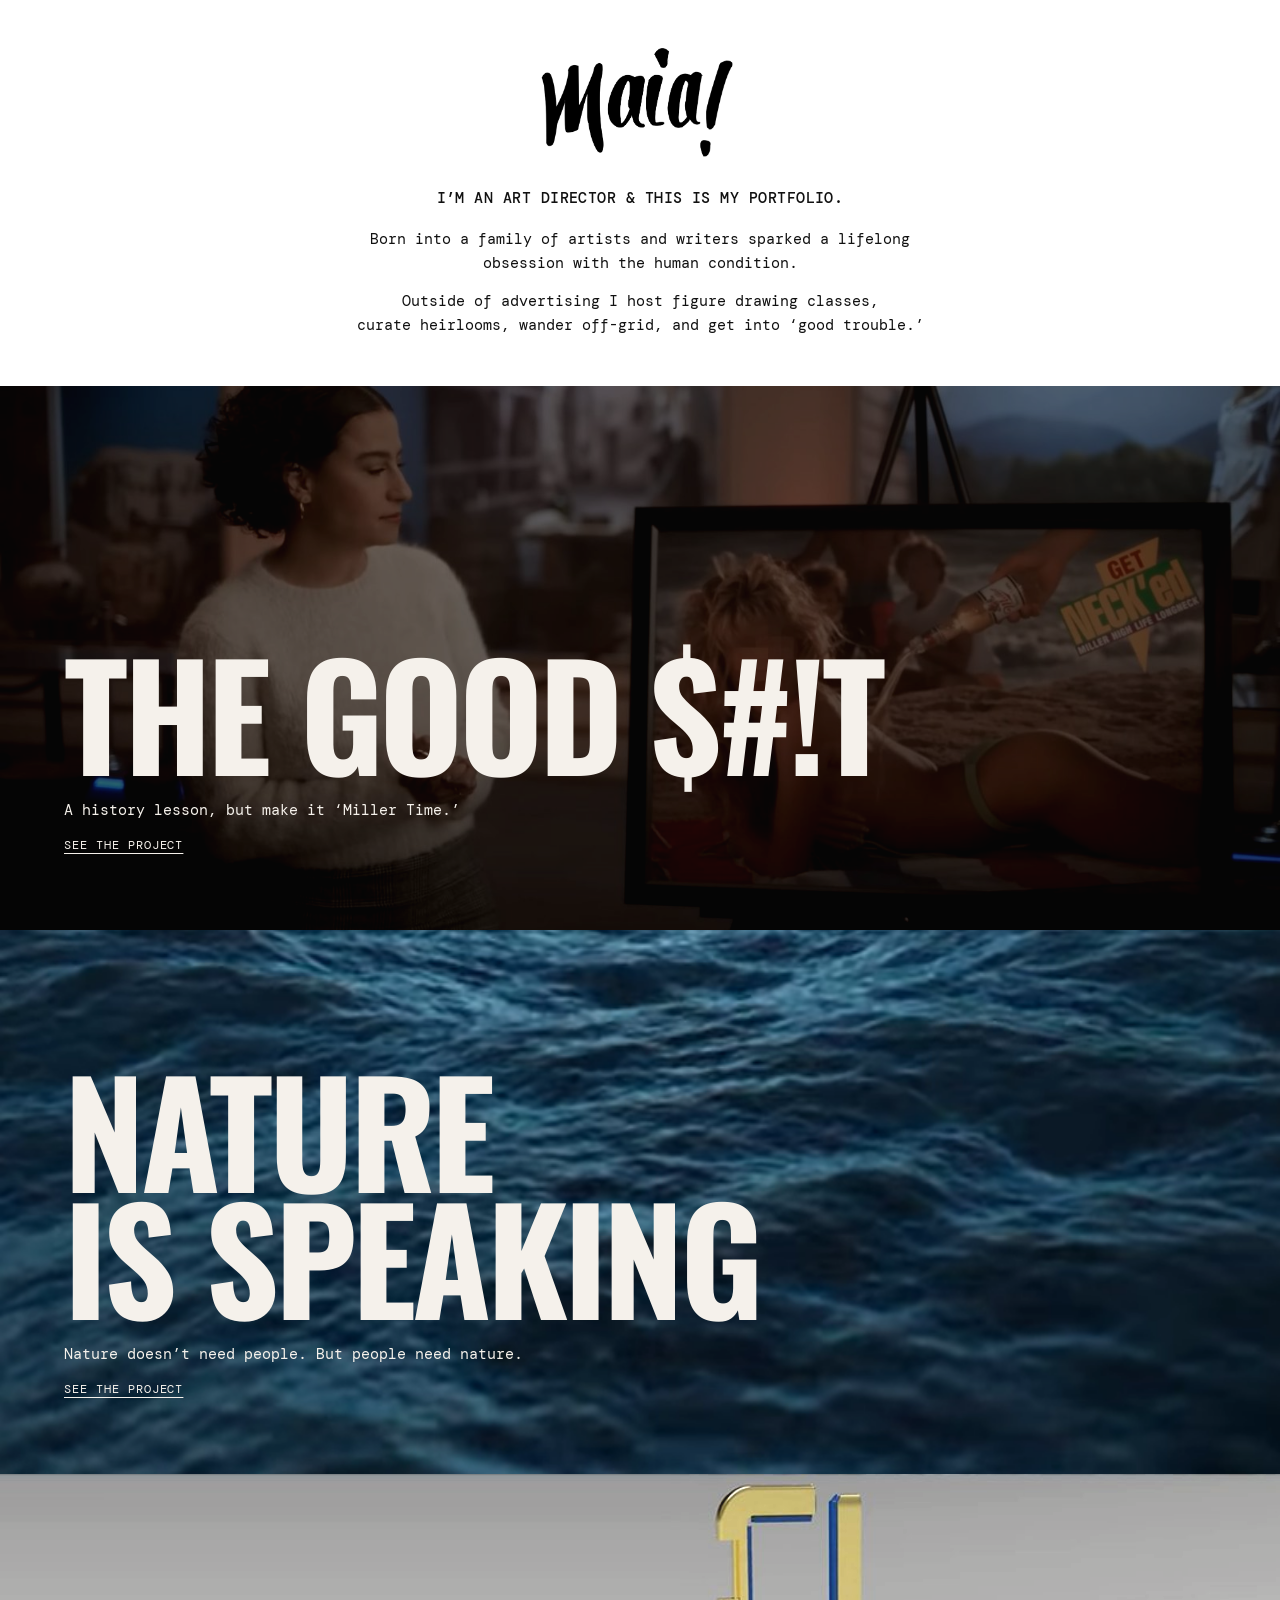
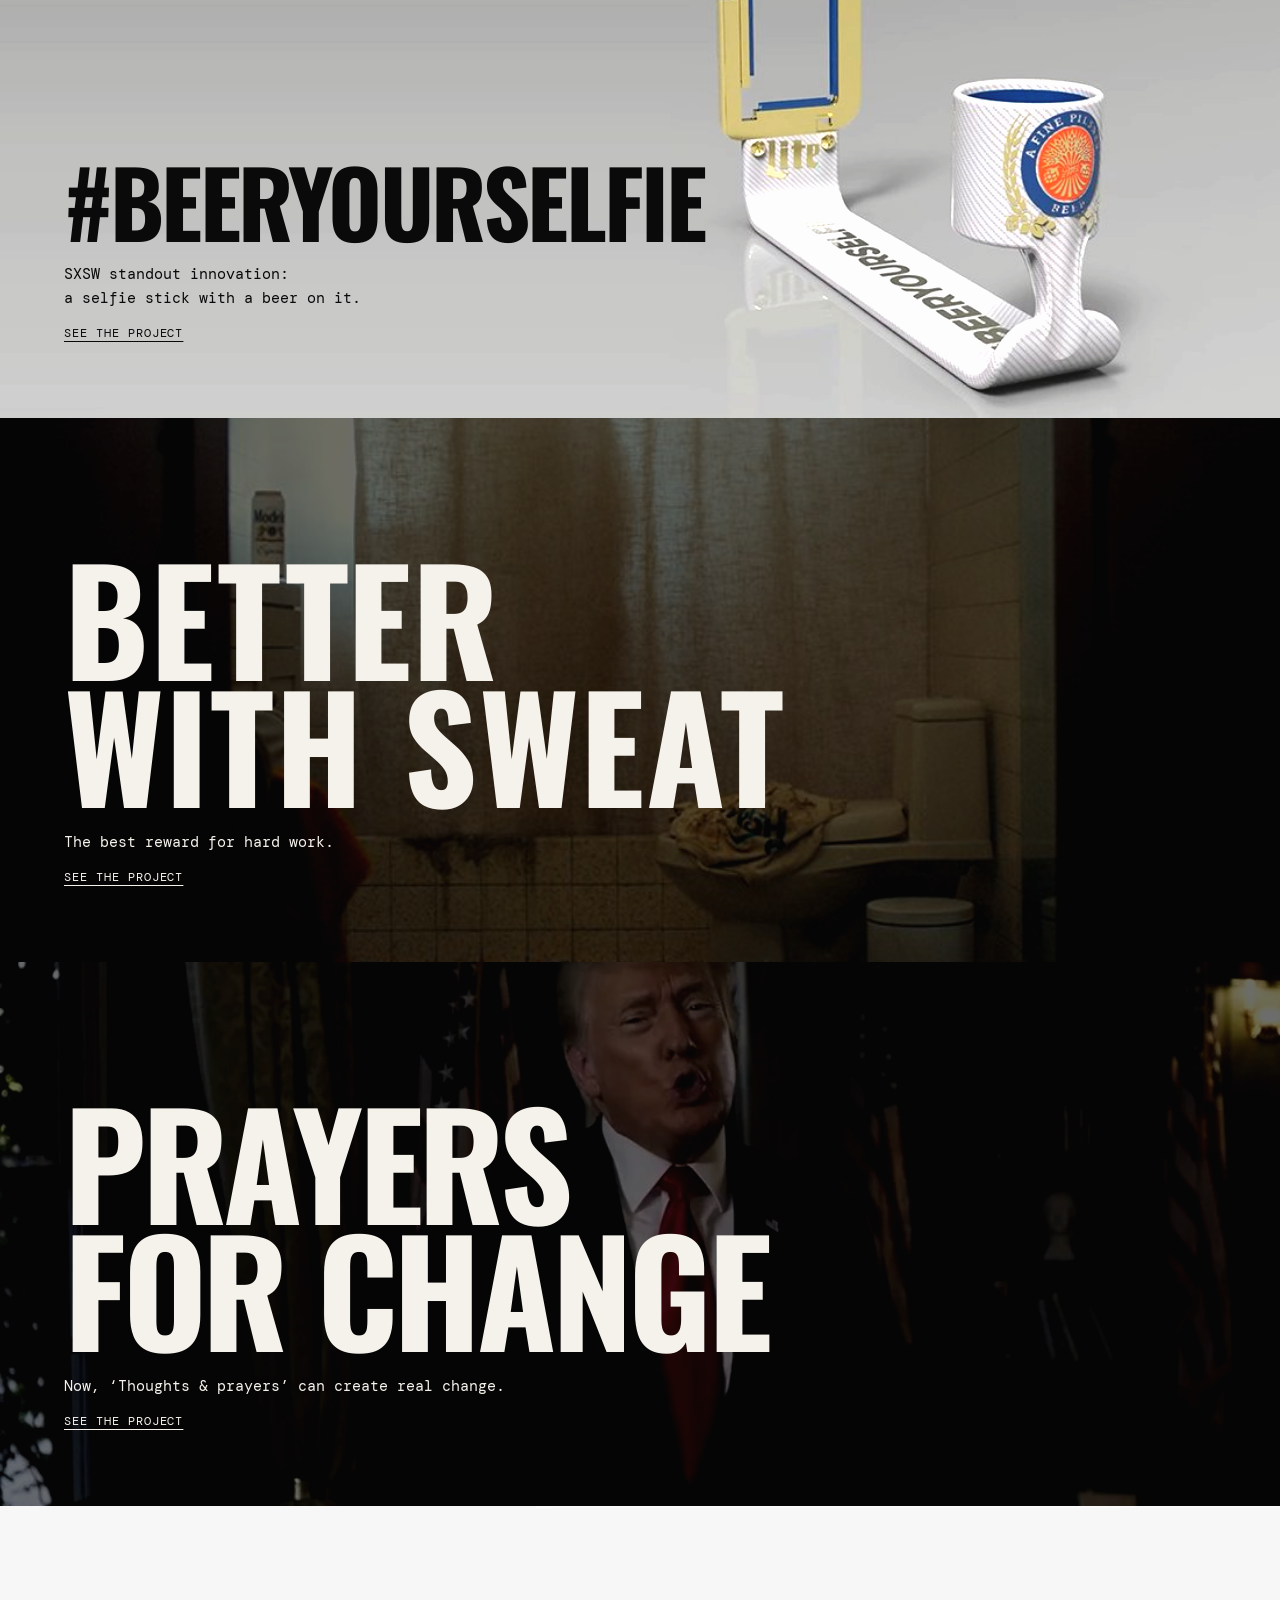
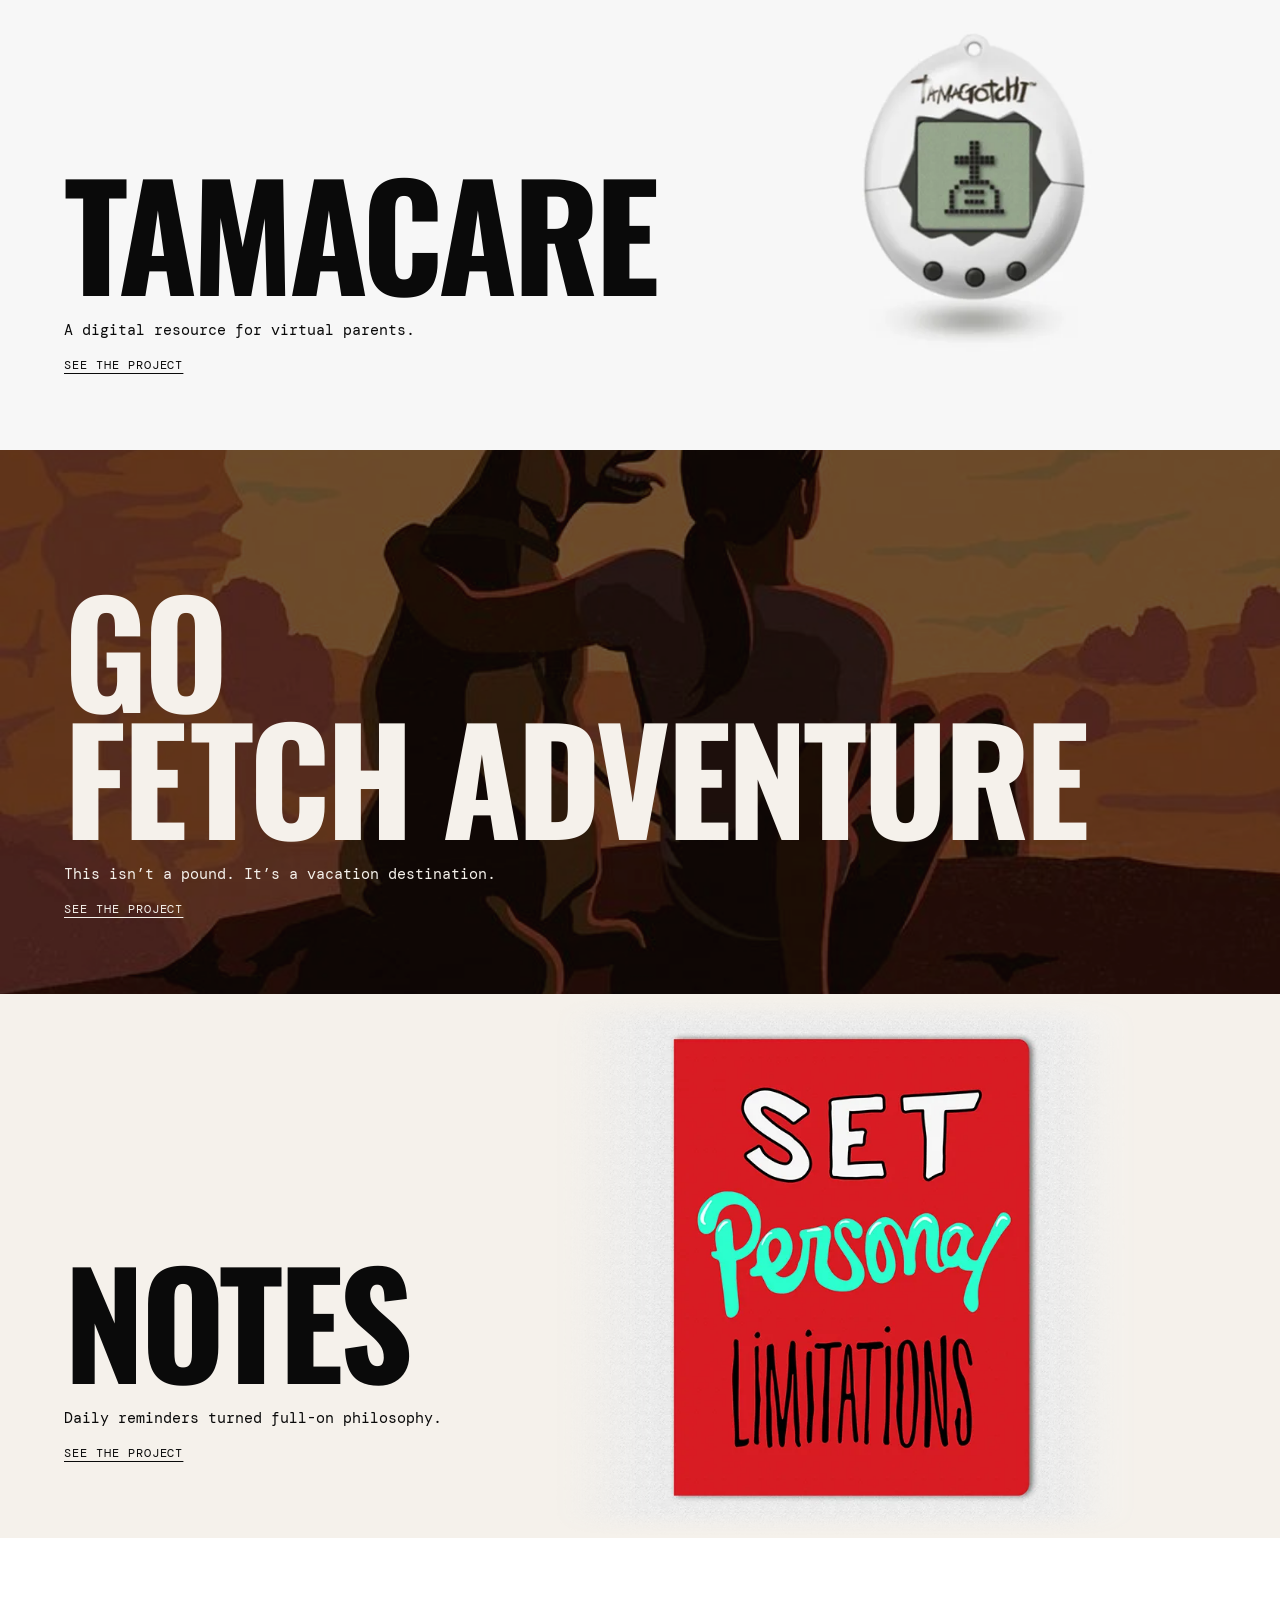
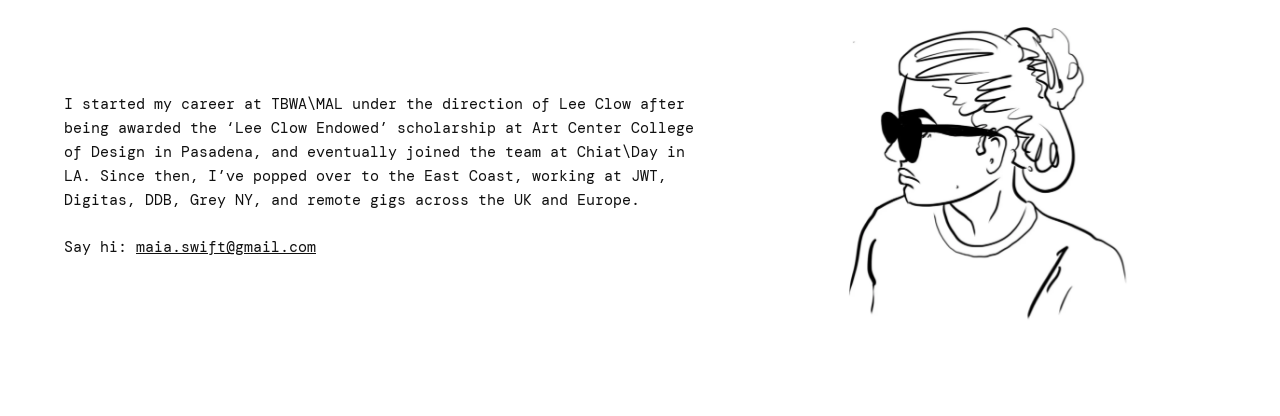
==== commit 2623beac: "Homepage: Nature Is Speaking footage in its original color Co-Authored-By: Claude Opus 5.5 <noreply@" ====
--- a/index.html
+++ b/index.html
@@ -66,7 +66,7 @@
       </div>
       <div class="band__aside" aria-hidden="true"></div>
     </a>
-    <a class="band band--dark band--img" href="projects/nature-is-speaking.html" style="--band-img: url('assets/projects/nature-is-speaking.jpg'); --band-img-opacity: 1">
+    <a class="band band--dark band--img band--true-color" href="projects/nature-is-speaking.html" style="--band-img: url('assets/projects/nature-is-speaking.jpg'); --band-img-opacity: 1">
       <video class="band__media" autoplay muted loop playsinline preload="auto" poster="assets/projects/nature-is-speaking.jpg" aria-hidden="true" tabindex="-1">
         <source src="assets/projects/nature-is-speaking.webm" type="video/webm">
         <source src="assets/projects/nature-is-speaking.mp4" type="video/mp4">
--- a/styles.css
+++ b/styles.css
@@ -188,6 +188,9 @@
   pointer-events: none;
 }
 .band--img:has(.band__media)::before { display: none; filter: grayscale(1) contrast(1.35); }
+/* Show a band's footage exactly as shot: no grey-out, no extra contrast */
+.band--true-color::before,
+.band--true-color .band__media { filter: none; }
 @media (prefers-reduced-motion: reduce) {
   .band__media { display: none; }
   .band--img:has(.band__media)::before { display: block; }
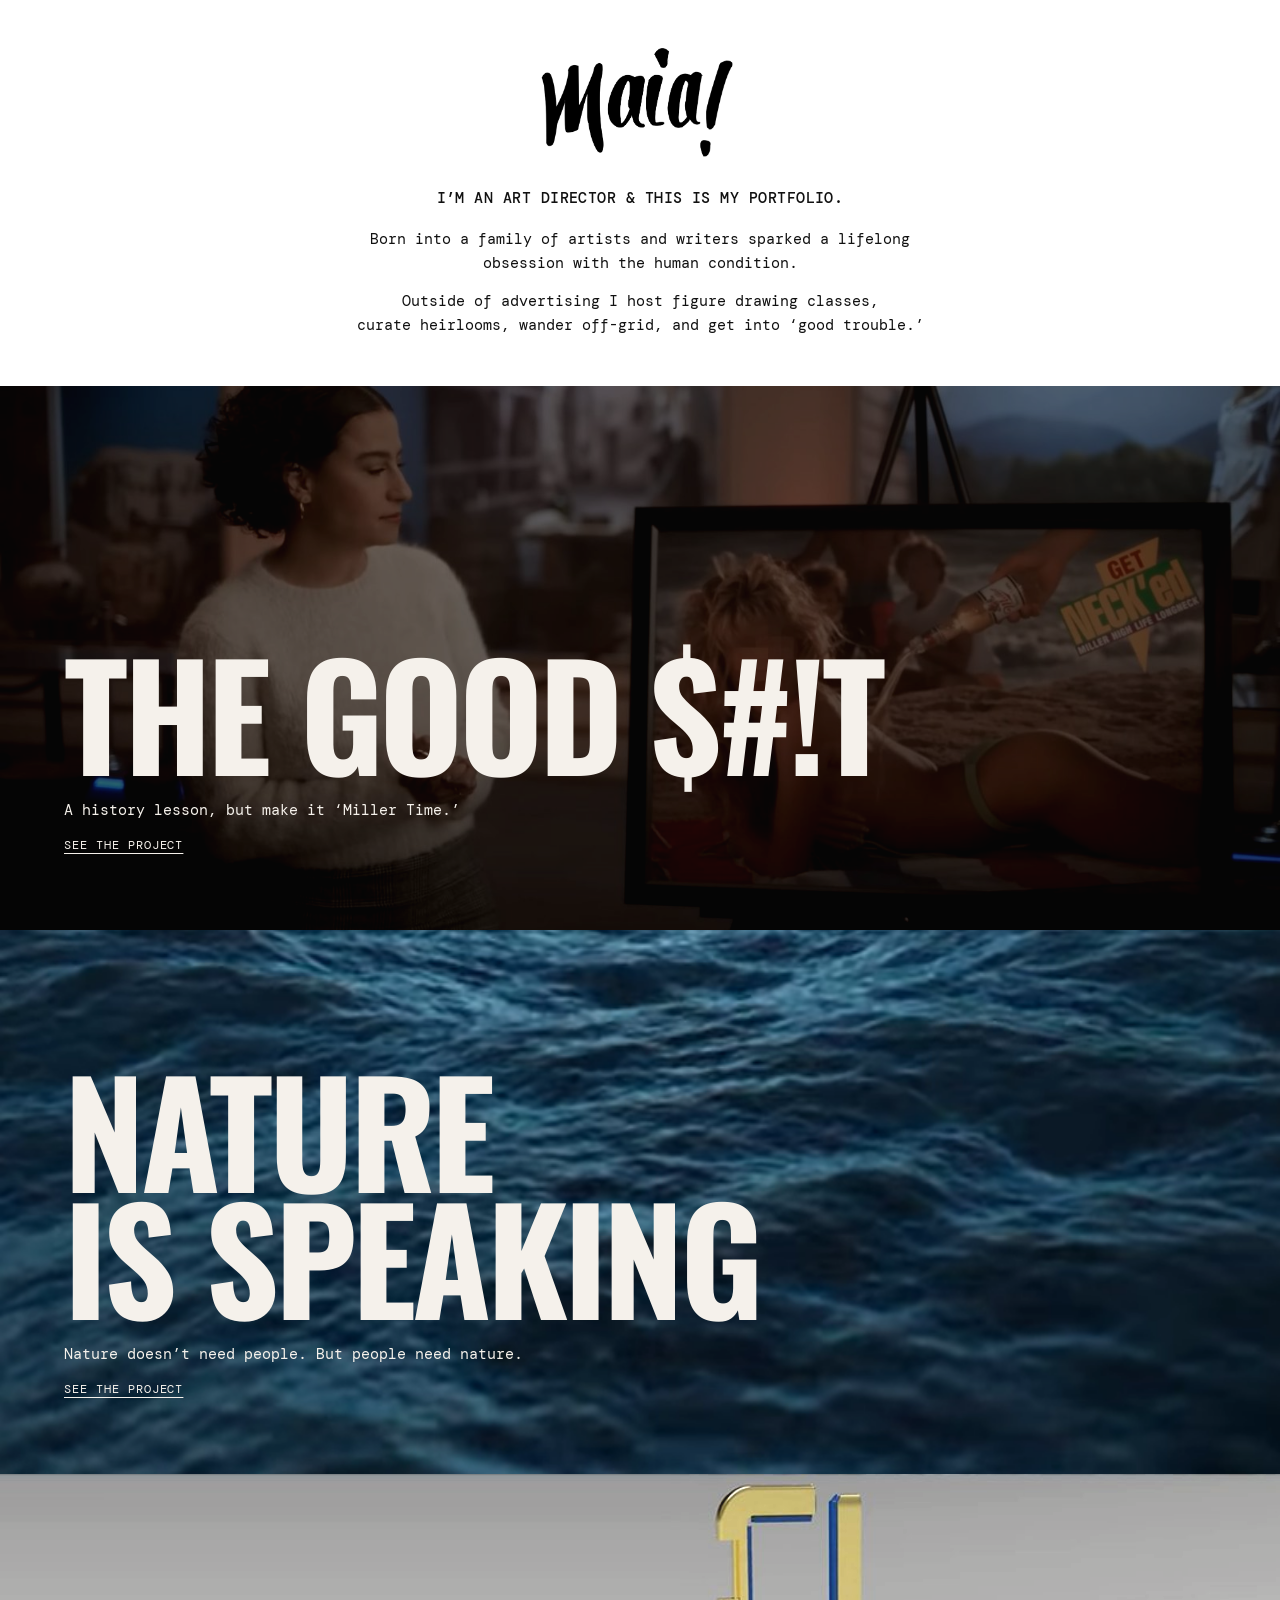
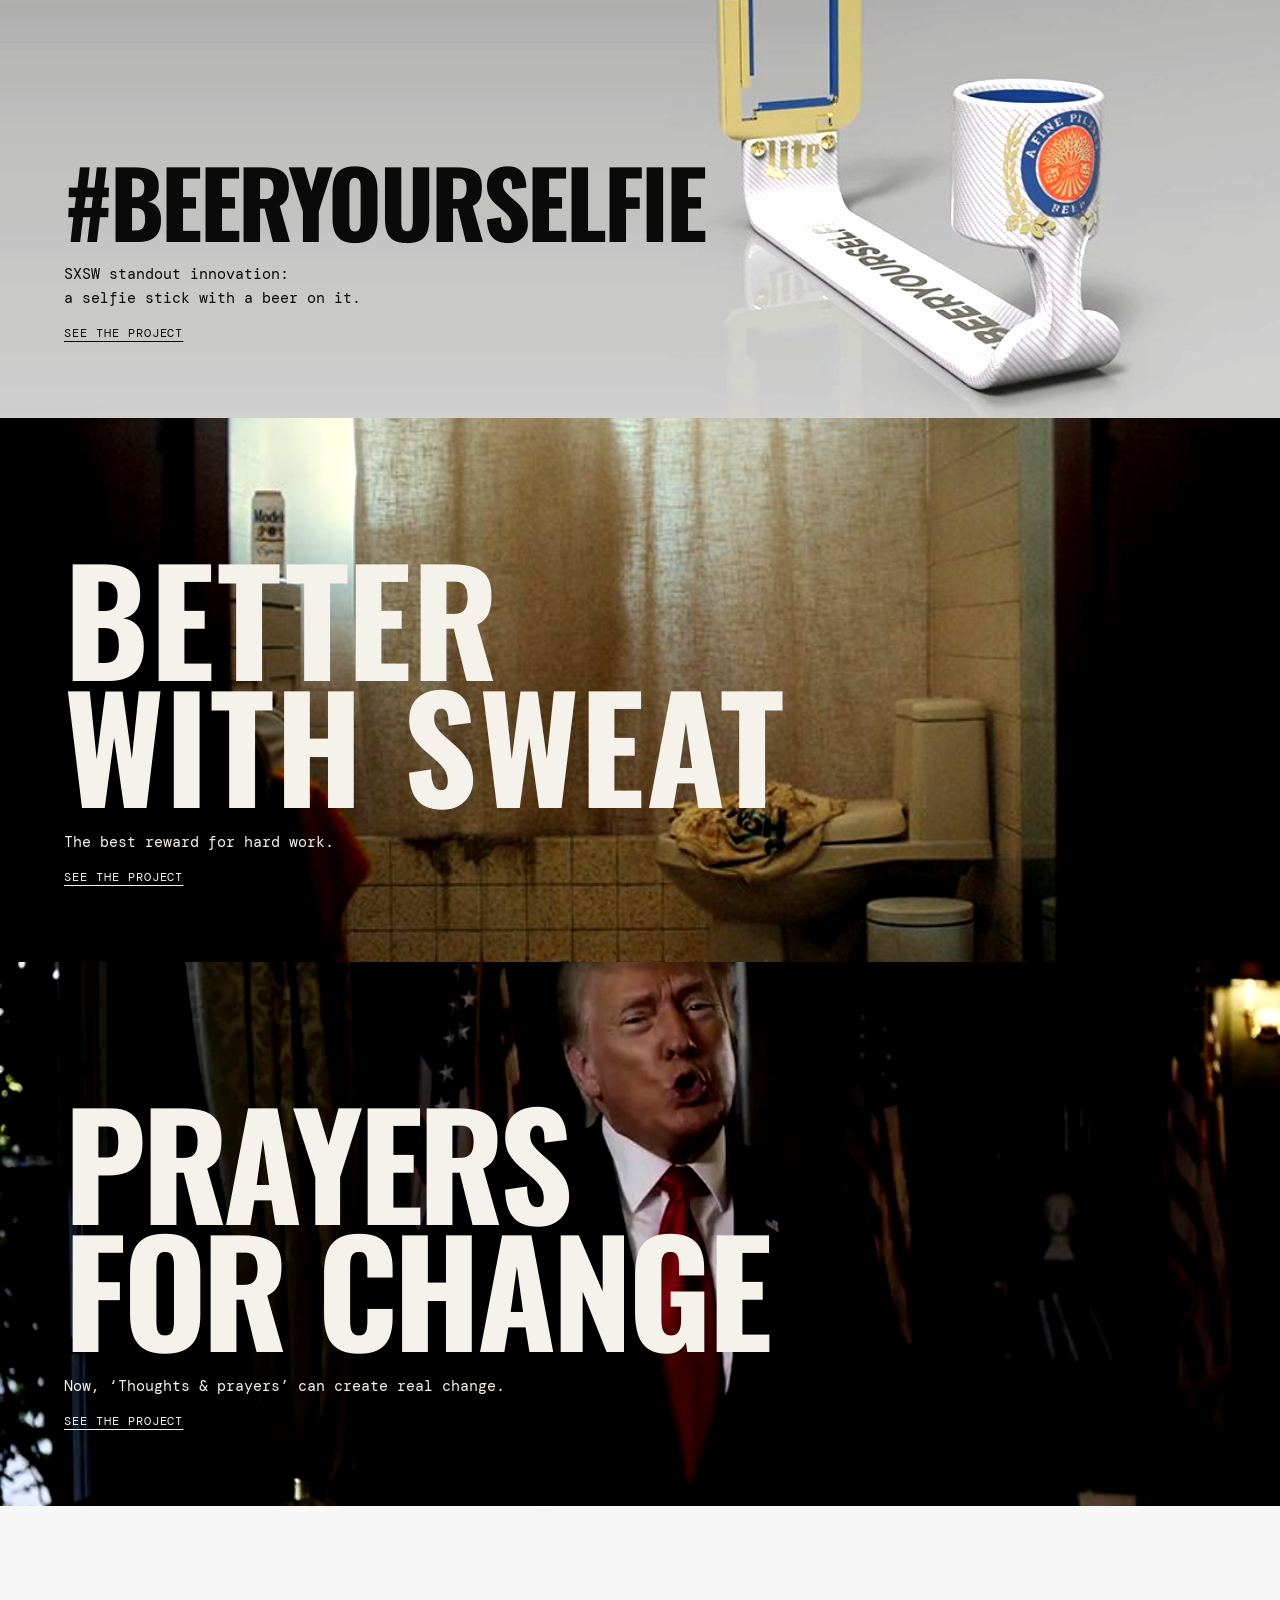
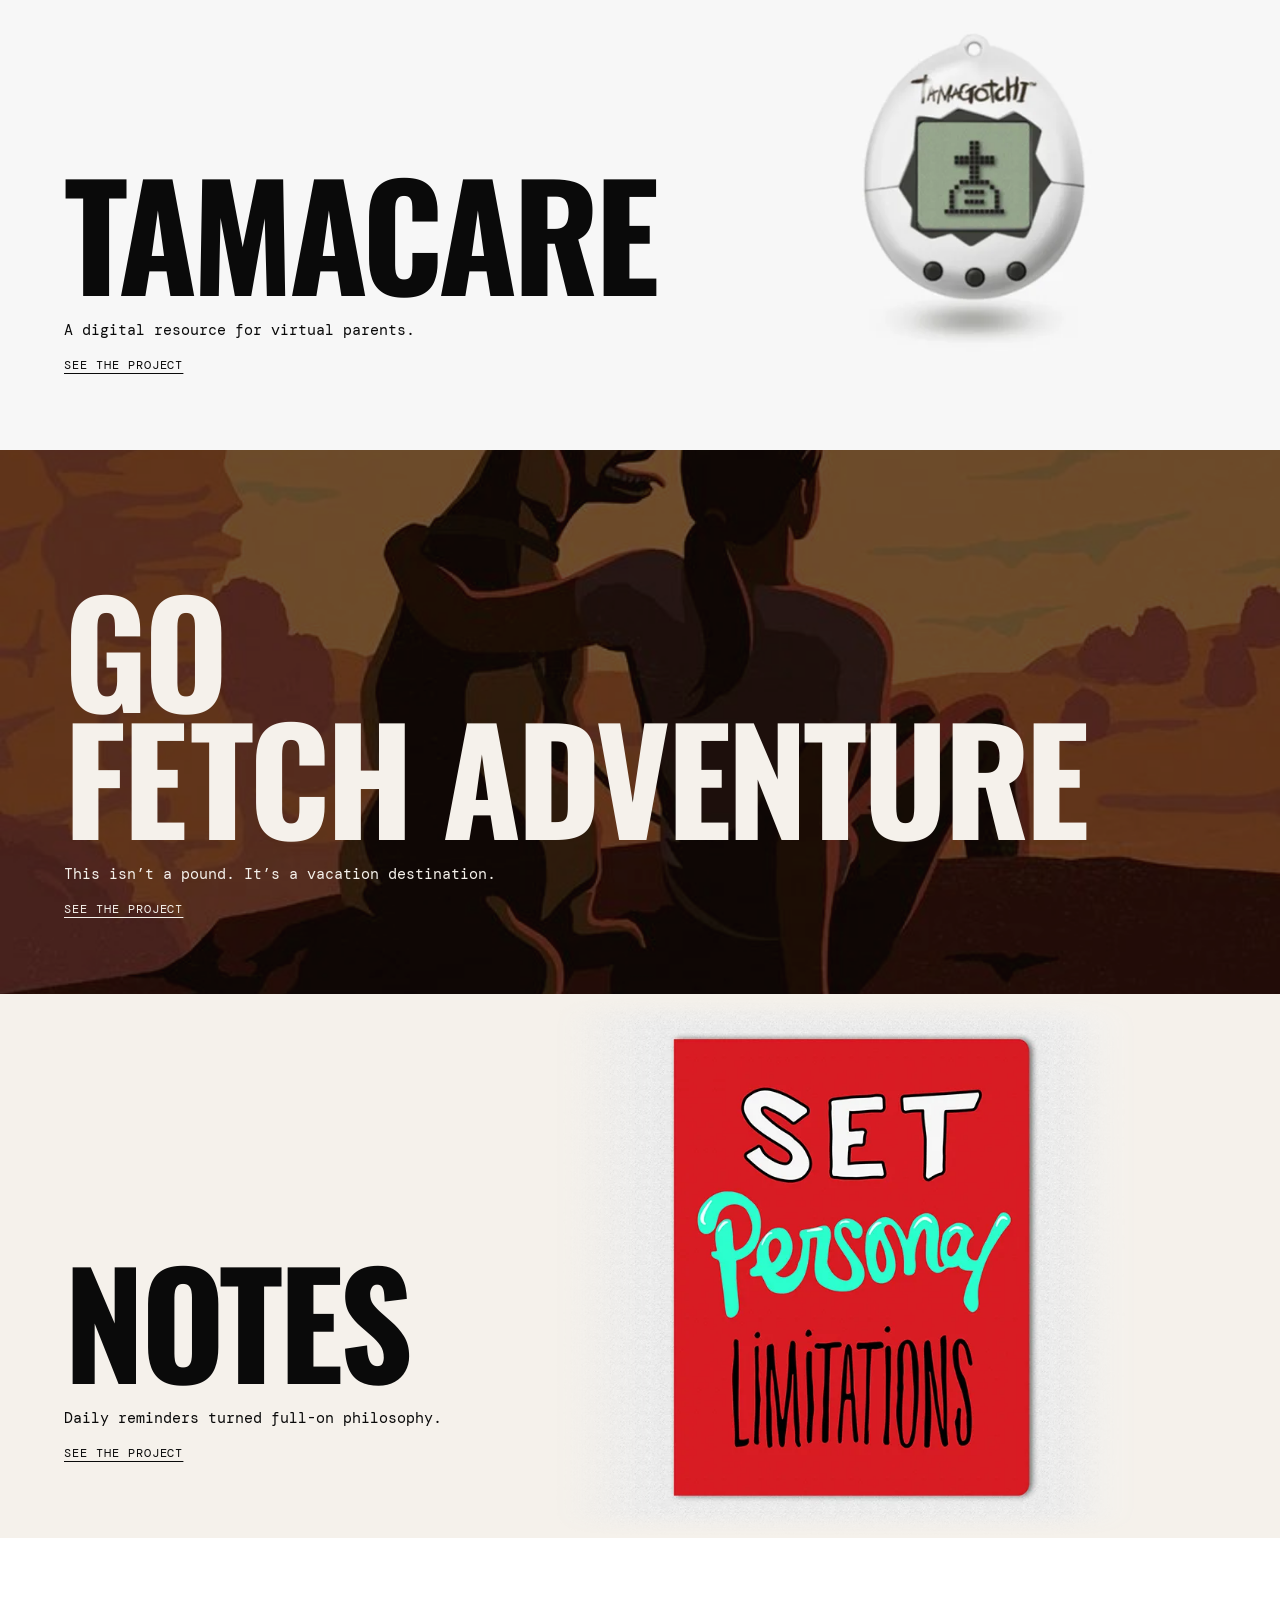
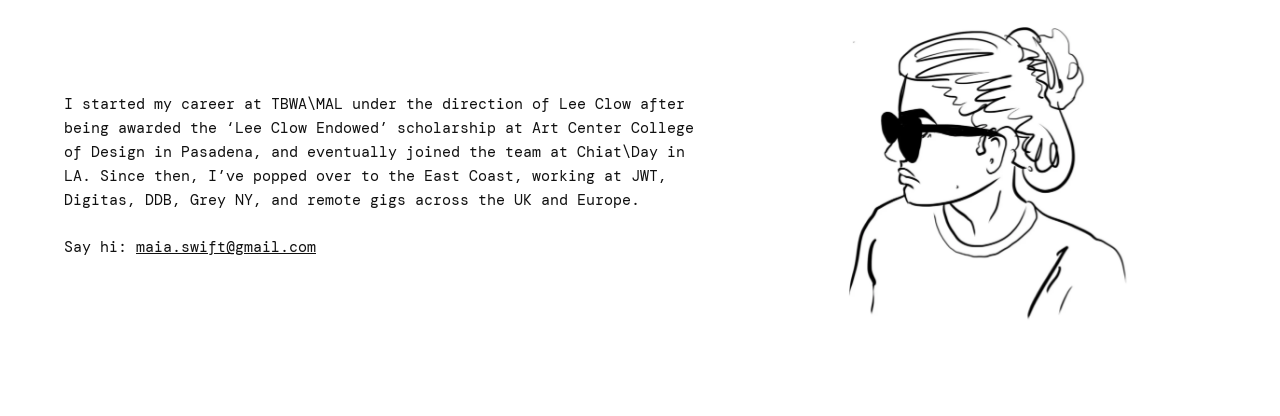
==== commit d701d294: "Homepage: no dark overlay on Better With Sweat and Prayers for Change Co-Authored-By: Claude Opus 5." ====
--- a/index.html
+++ b/index.html
@@ -86,7 +86,7 @@
       </div>
       <div class="band__aside" aria-hidden="true"></div>
     </a>
-    <a class="band band--dark band--img" href="projects/better-with-sweat.html" style="--band-img: url('assets/projects/better-with-sweat.jpg')">
+    <a class="band band--dark band--img" href="projects/better-with-sweat.html" style="--band-img: url('assets/projects/better-with-sweat.jpg'); --band-img-opacity: 1">
       <div class="band__col">
         <h2 class="band__title band__title--better" aria-label="Better with sweat">B<span class="k-et">E</span><span class="k-tt">T</span><span class="k-te">T</span>ER WITH&nbsp;SWEAT</h2>
         <p class="band__blurb">The best reward for hard&nbsp;work.</p>
@@ -94,7 +94,7 @@
       </div>
       <div class="band__aside" aria-hidden="true"></div>
     </a>
-    <a class="band band--dark band--img" href="projects/prayers-for-change.html" style="--band-img: url('assets/projects/prayers-for-change.jpg')">
+    <a class="band band--dark band--img" href="projects/prayers-for-change.html" style="--band-img: url('assets/projects/prayers-for-change.jpg'); --band-img-opacity: 1">
       <div class="band__col">
         <h2 class="band__title">PRAYERS FOR&nbsp;CHANGE</h2>
         <p class="band__blurb"><span class="nowrap">Now, ‘Thoughts &amp; prayers’</span><br class="br-narrow"> can create real&nbsp;change.</p>
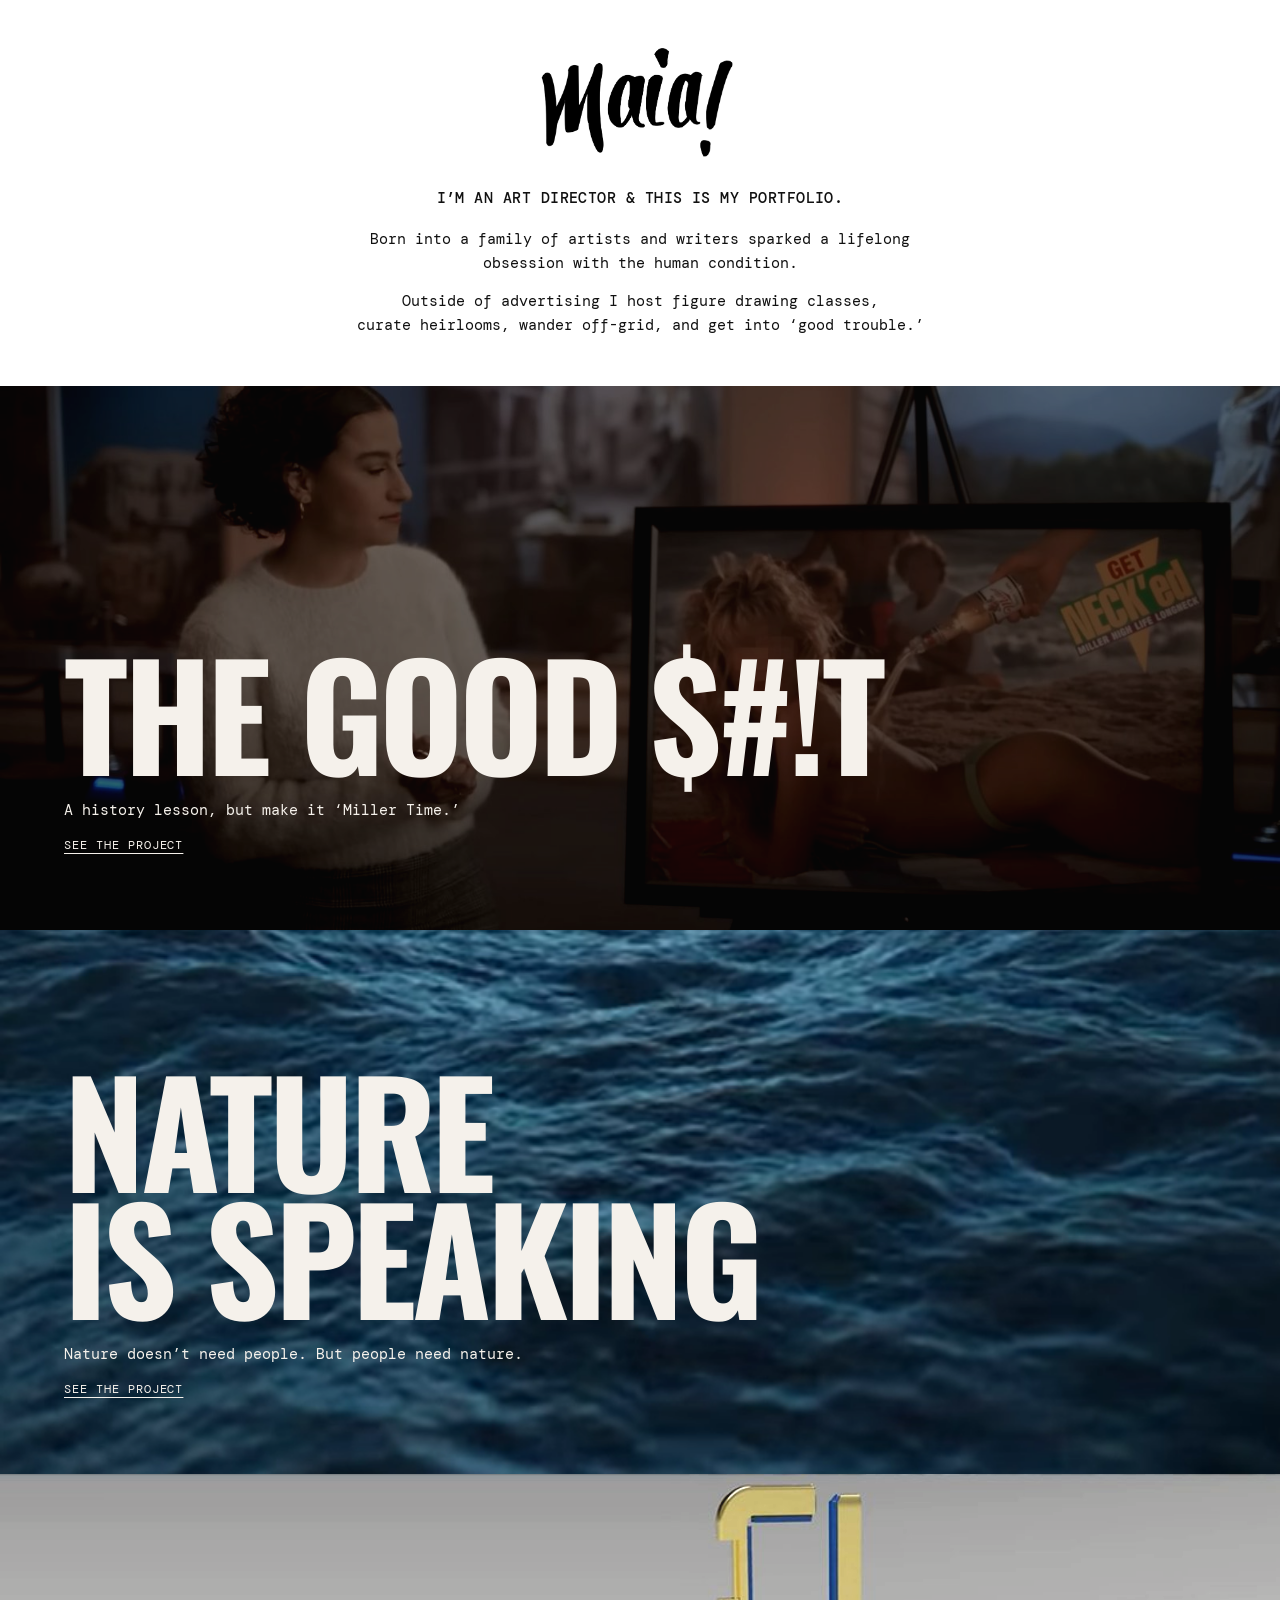
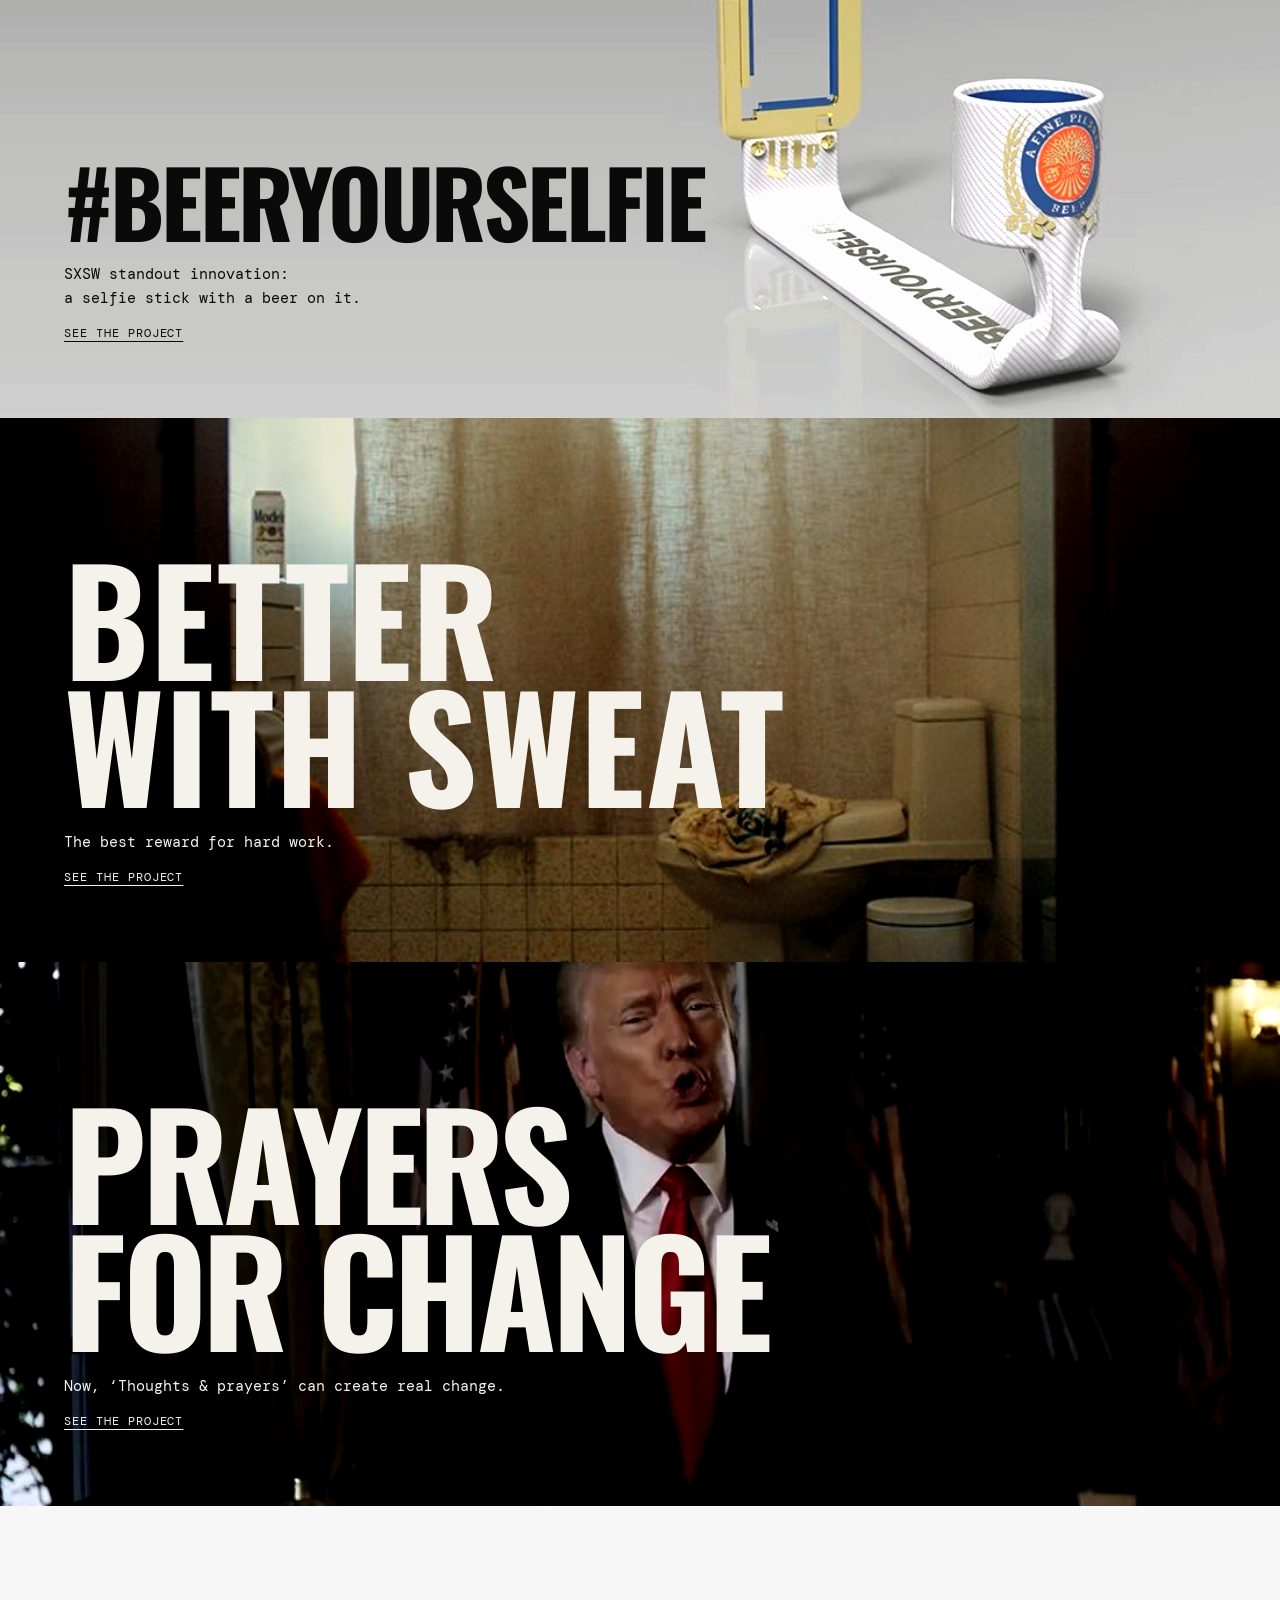
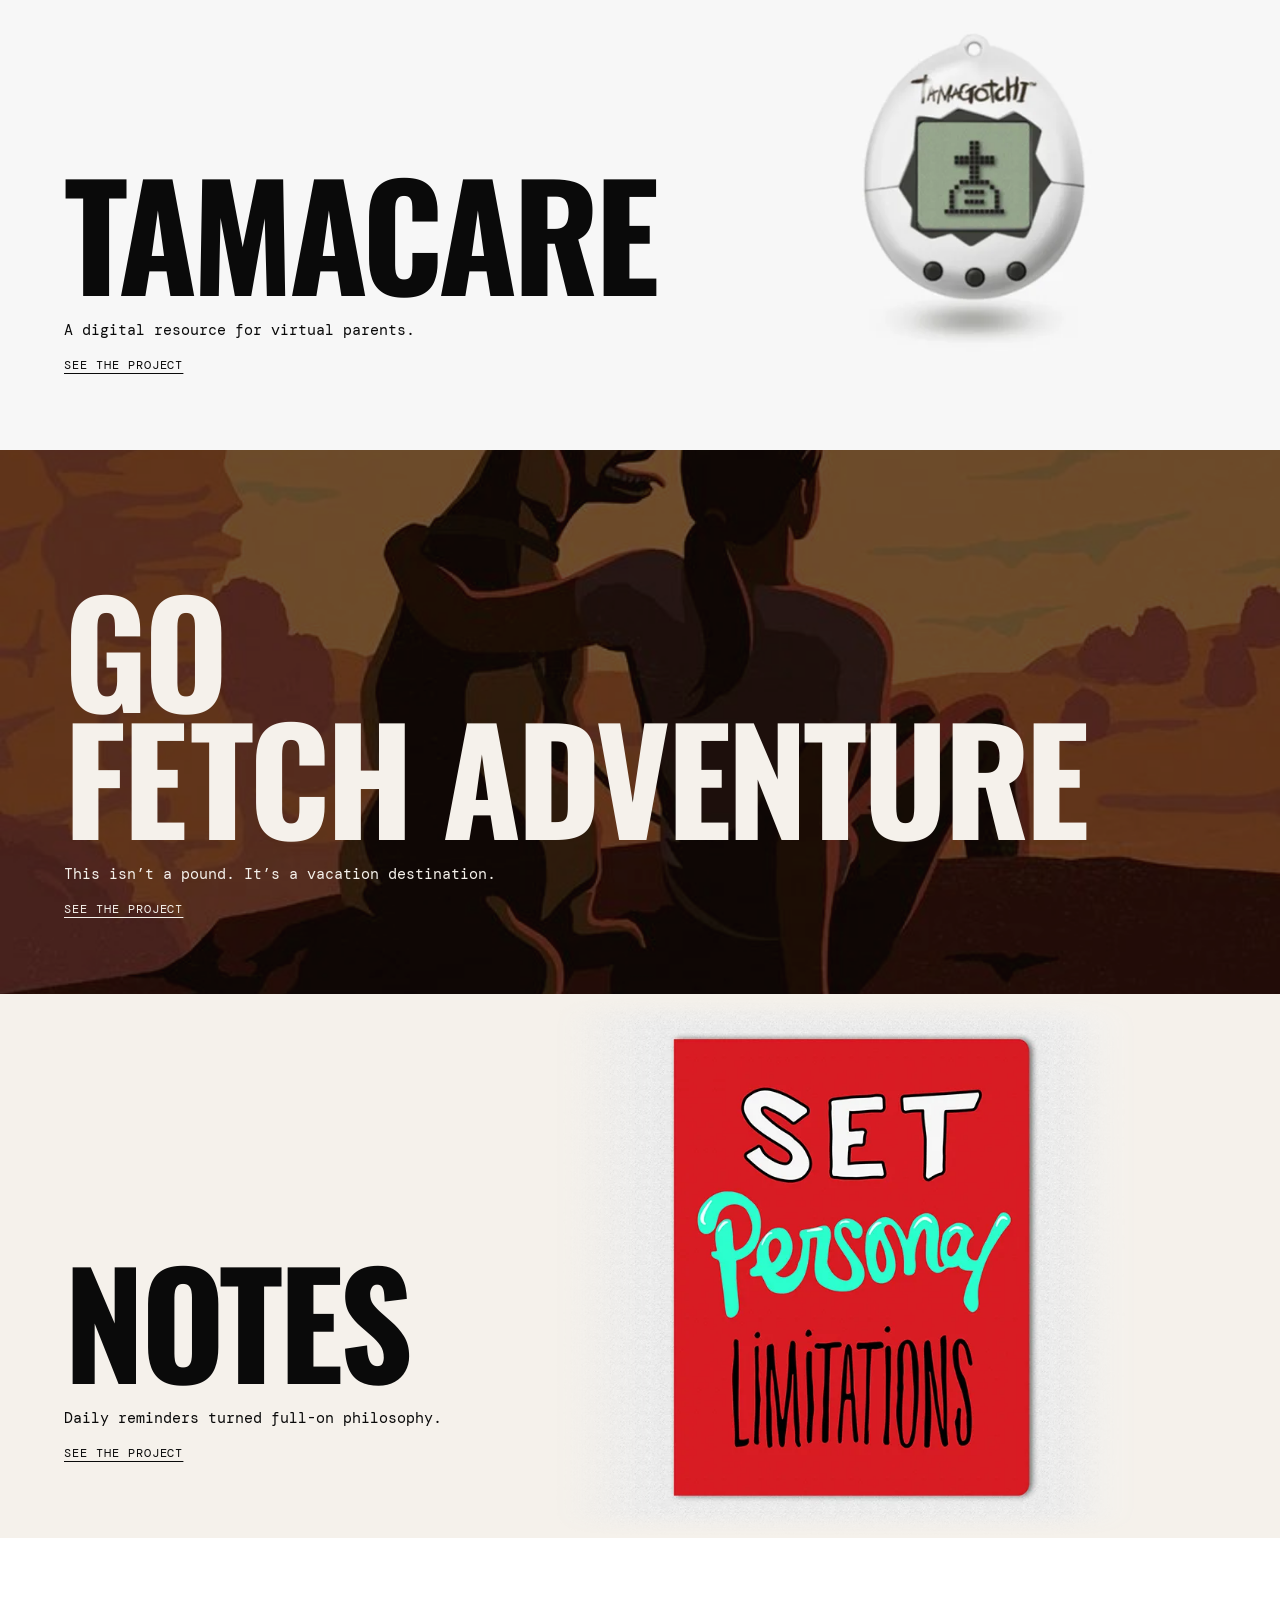
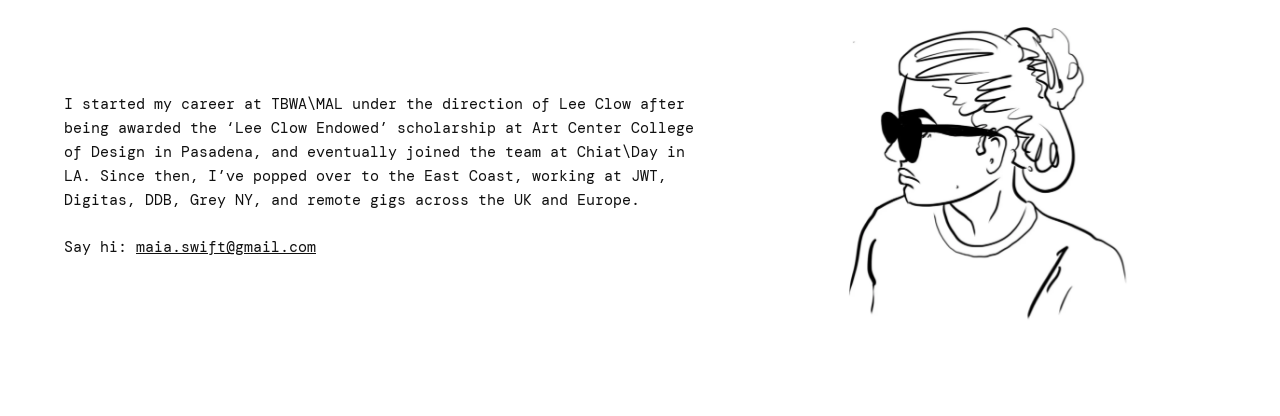
==== commit a315d382: "Homepage: 10% dark overlay on Better With Sweat Co-Authored-By: Claude Opus 5.5 <noreply@anthropic.c" ====
--- a/index.html
+++ b/index.html
@@ -86,7 +86,7 @@
       </div>
       <div class="band__aside" aria-hidden="true"></div>
     </a>
-    <a class="band band--dark band--img" href="projects/better-with-sweat.html" style="--band-img: url('assets/projects/better-with-sweat.jpg'); --band-img-opacity: 1">
+    <a class="band band--dark band--img" href="projects/better-with-sweat.html" style="--band-img: url('assets/projects/better-with-sweat.jpg'); --band-img-opacity: 0.9">
       <div class="band__col">
         <h2 class="band__title band__title--better" aria-label="Better with sweat">B<span class="k-et">E</span><span class="k-tt">T</span><span class="k-te">T</span>ER WITH&nbsp;SWEAT</h2>
         <p class="band__blurb">The best reward for hard&nbsp;work.</p>
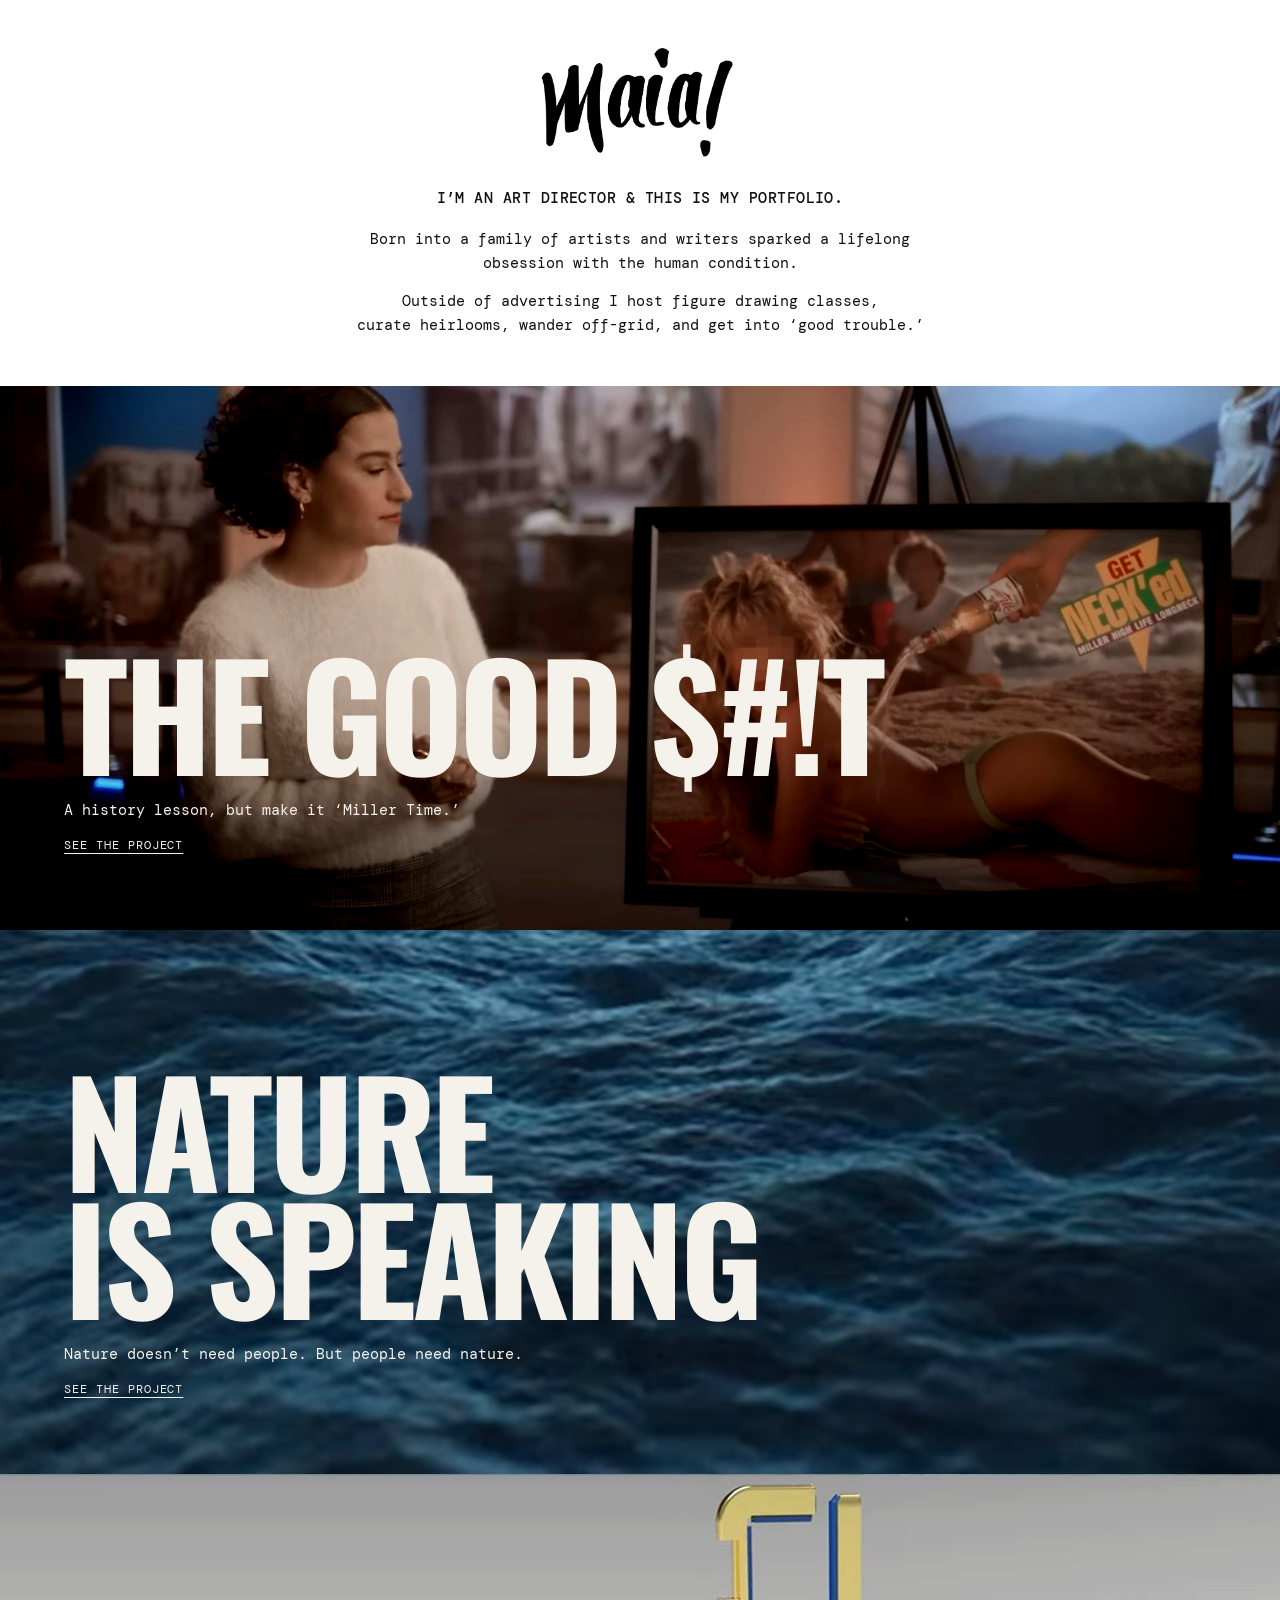
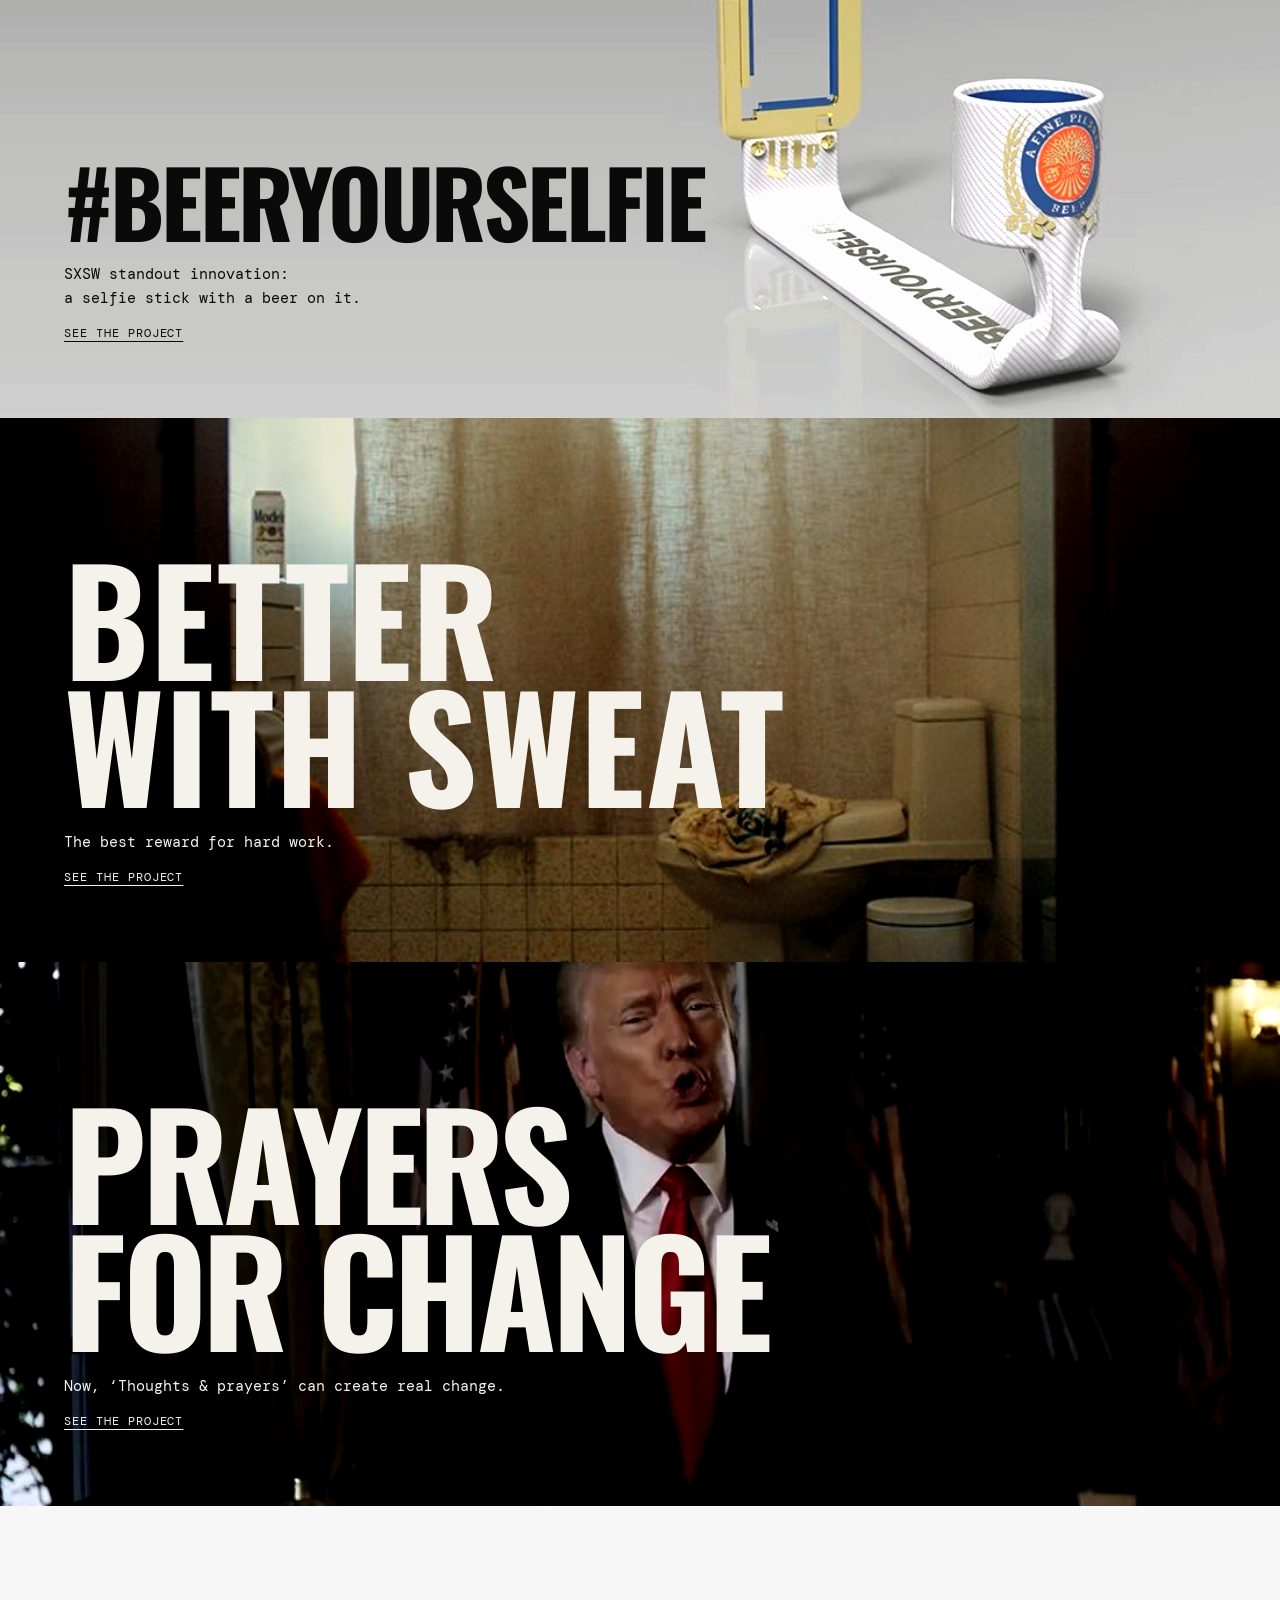
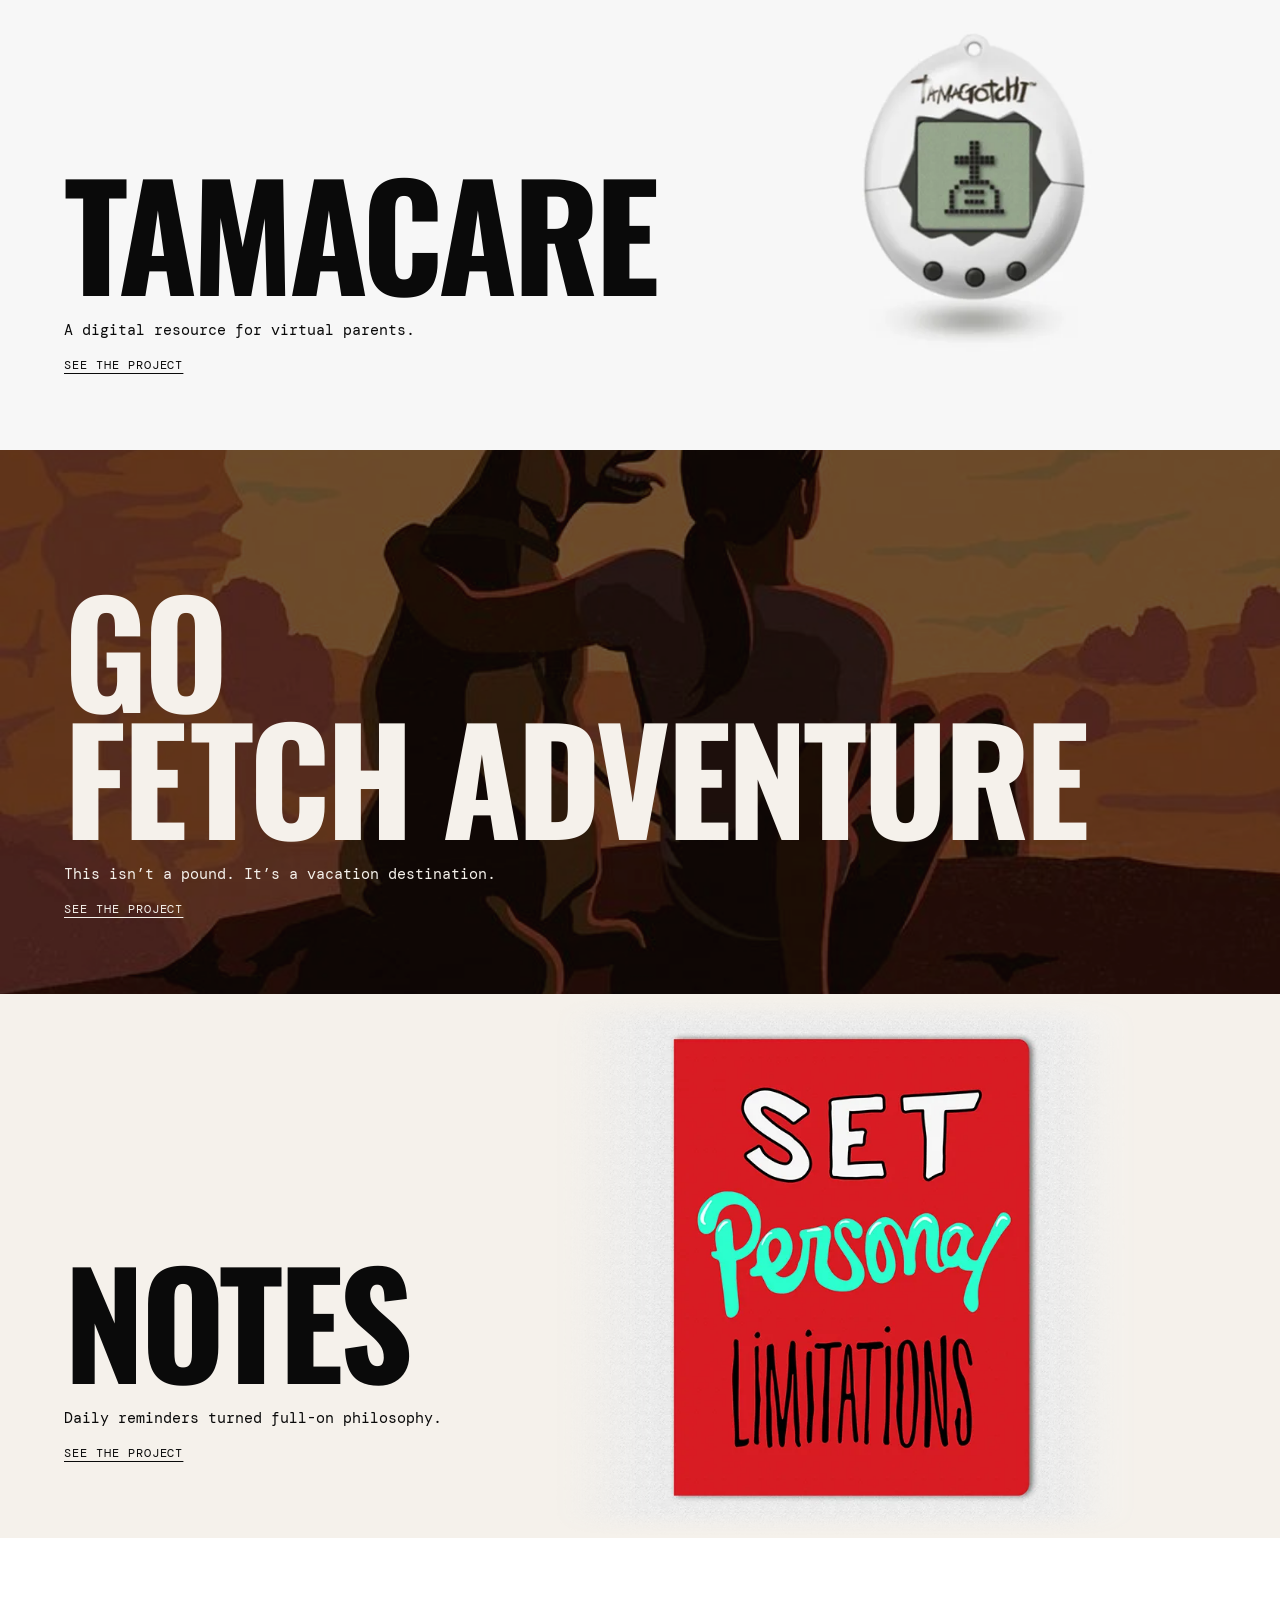
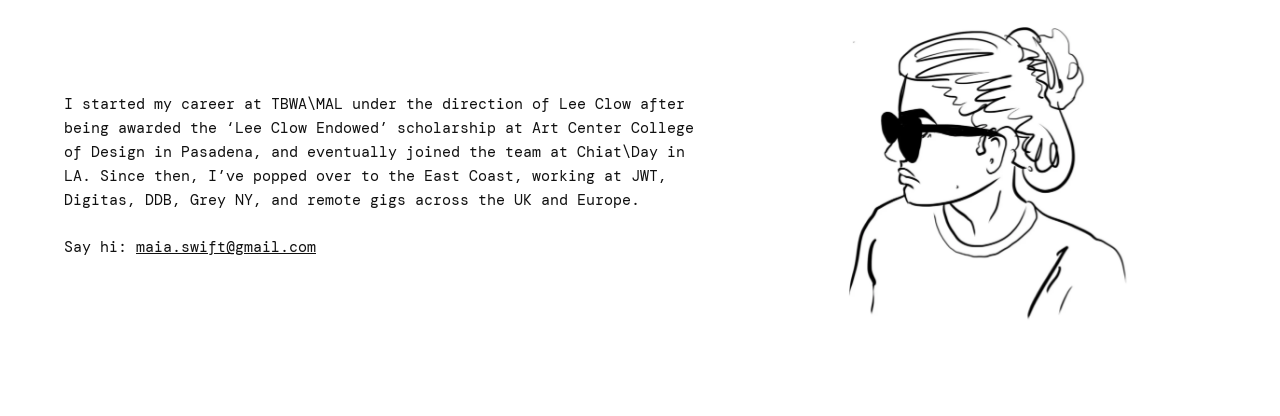
==== commit fc3f9b59: "Homepage: 10% dark overlay on The Good Shit Co-Authored-By: Claude Opus 5.5 <noreply@anthropic.com> " ====
--- a/index.html
+++ b/index.html
@@ -58,7 +58,7 @@
   </header>
 
   <main>
-    <a class="band band--dark band--img" href="projects/the-good-shit.html" style="--band-img: url('assets/projects/the-good-shit.jpg')">
+    <a class="band band--dark band--img" href="projects/the-good-shit.html" style="--band-img: url('assets/projects/the-good-shit.jpg'); --band-img-opacity: 0.9">
       <div class="band__col">
         <h2 class="band__title">The Good&nbsp;$#!T</h2>
         <p class="band__blurb">A history lesson, but make it ‘Miller&nbsp;Time.’</p>
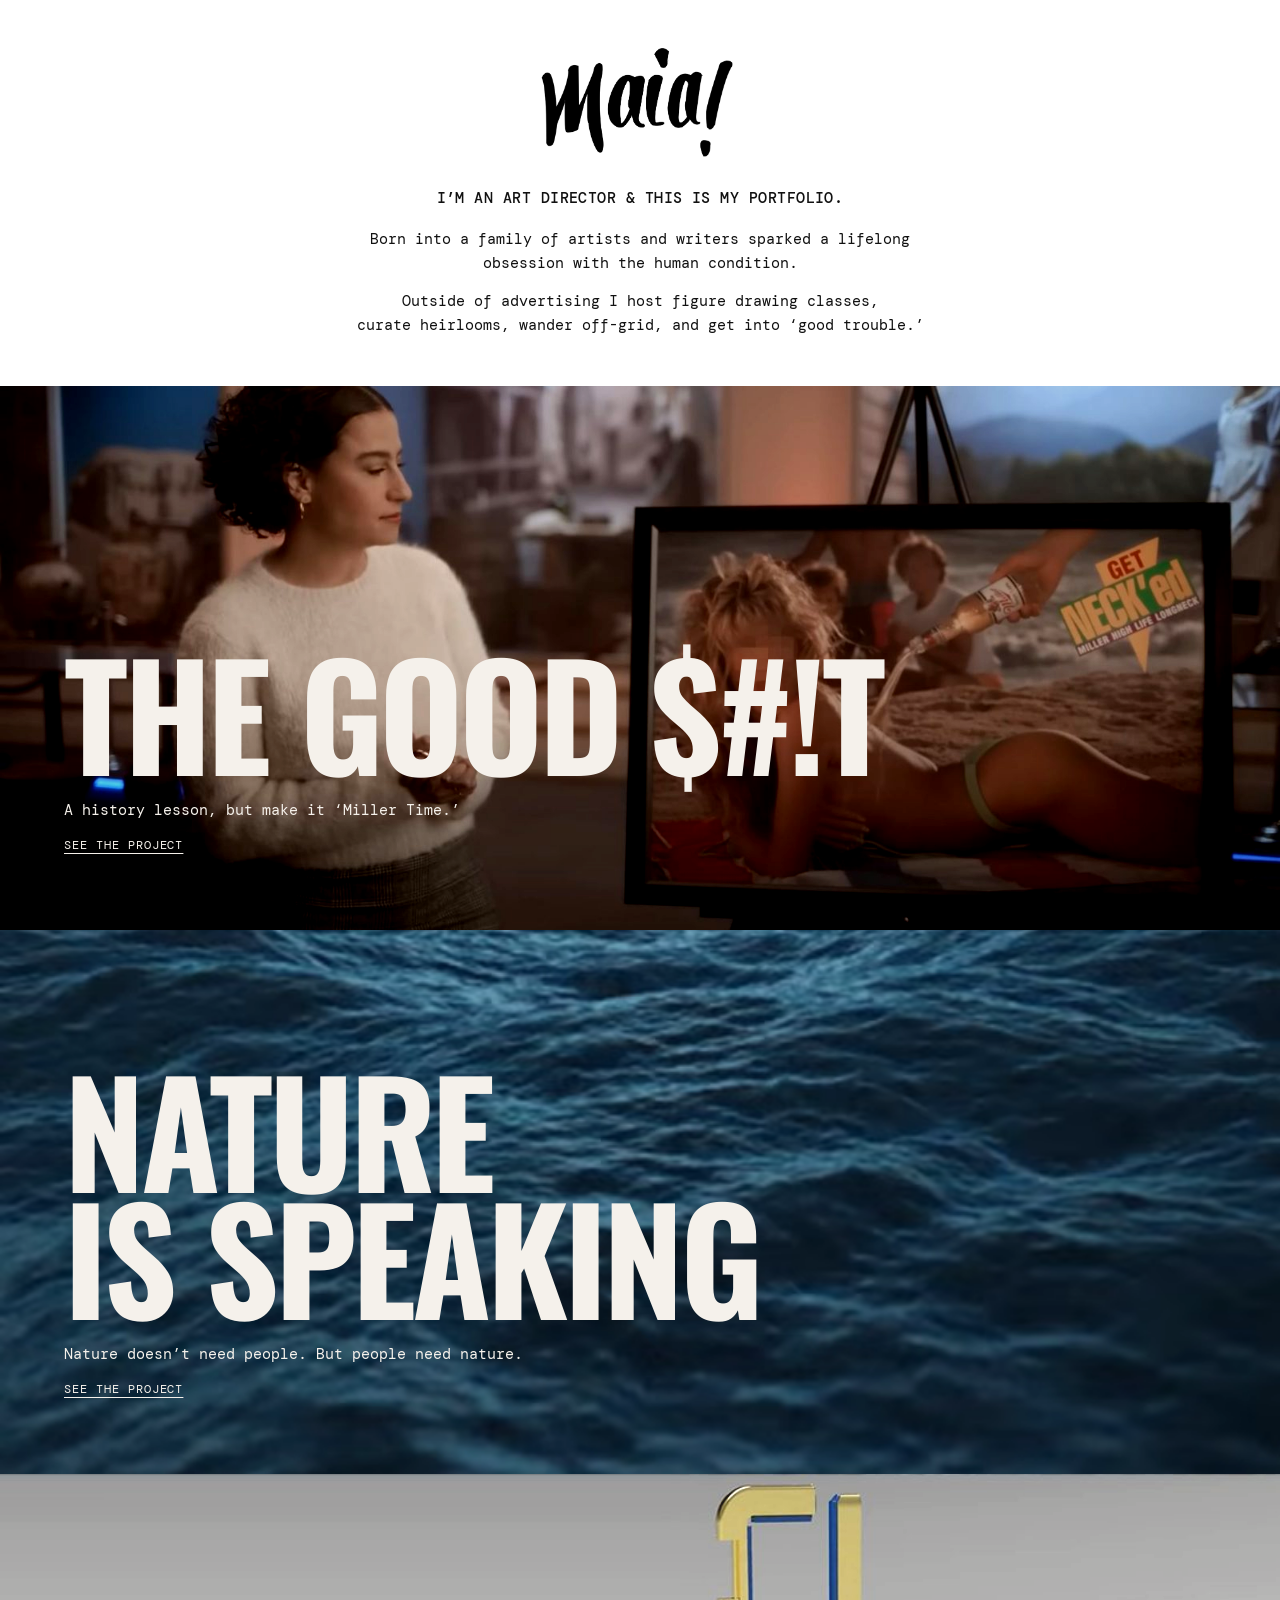
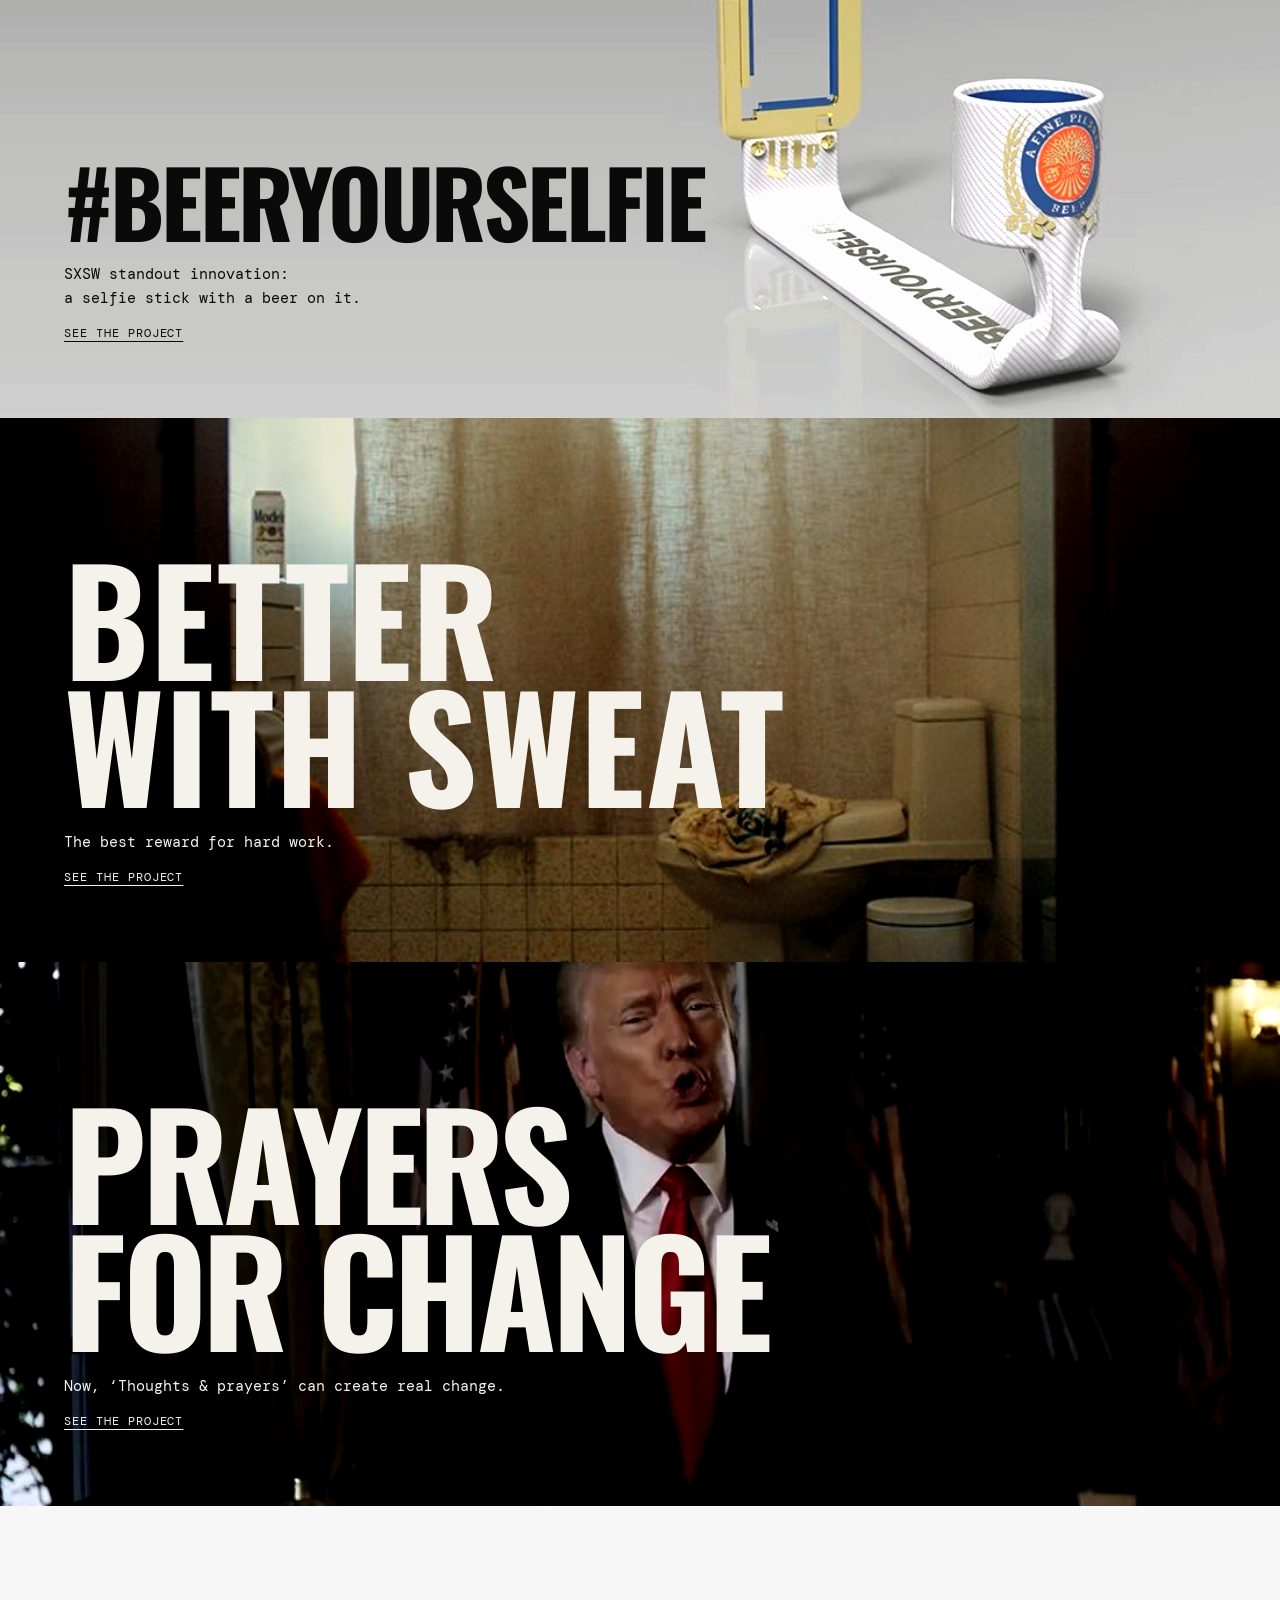
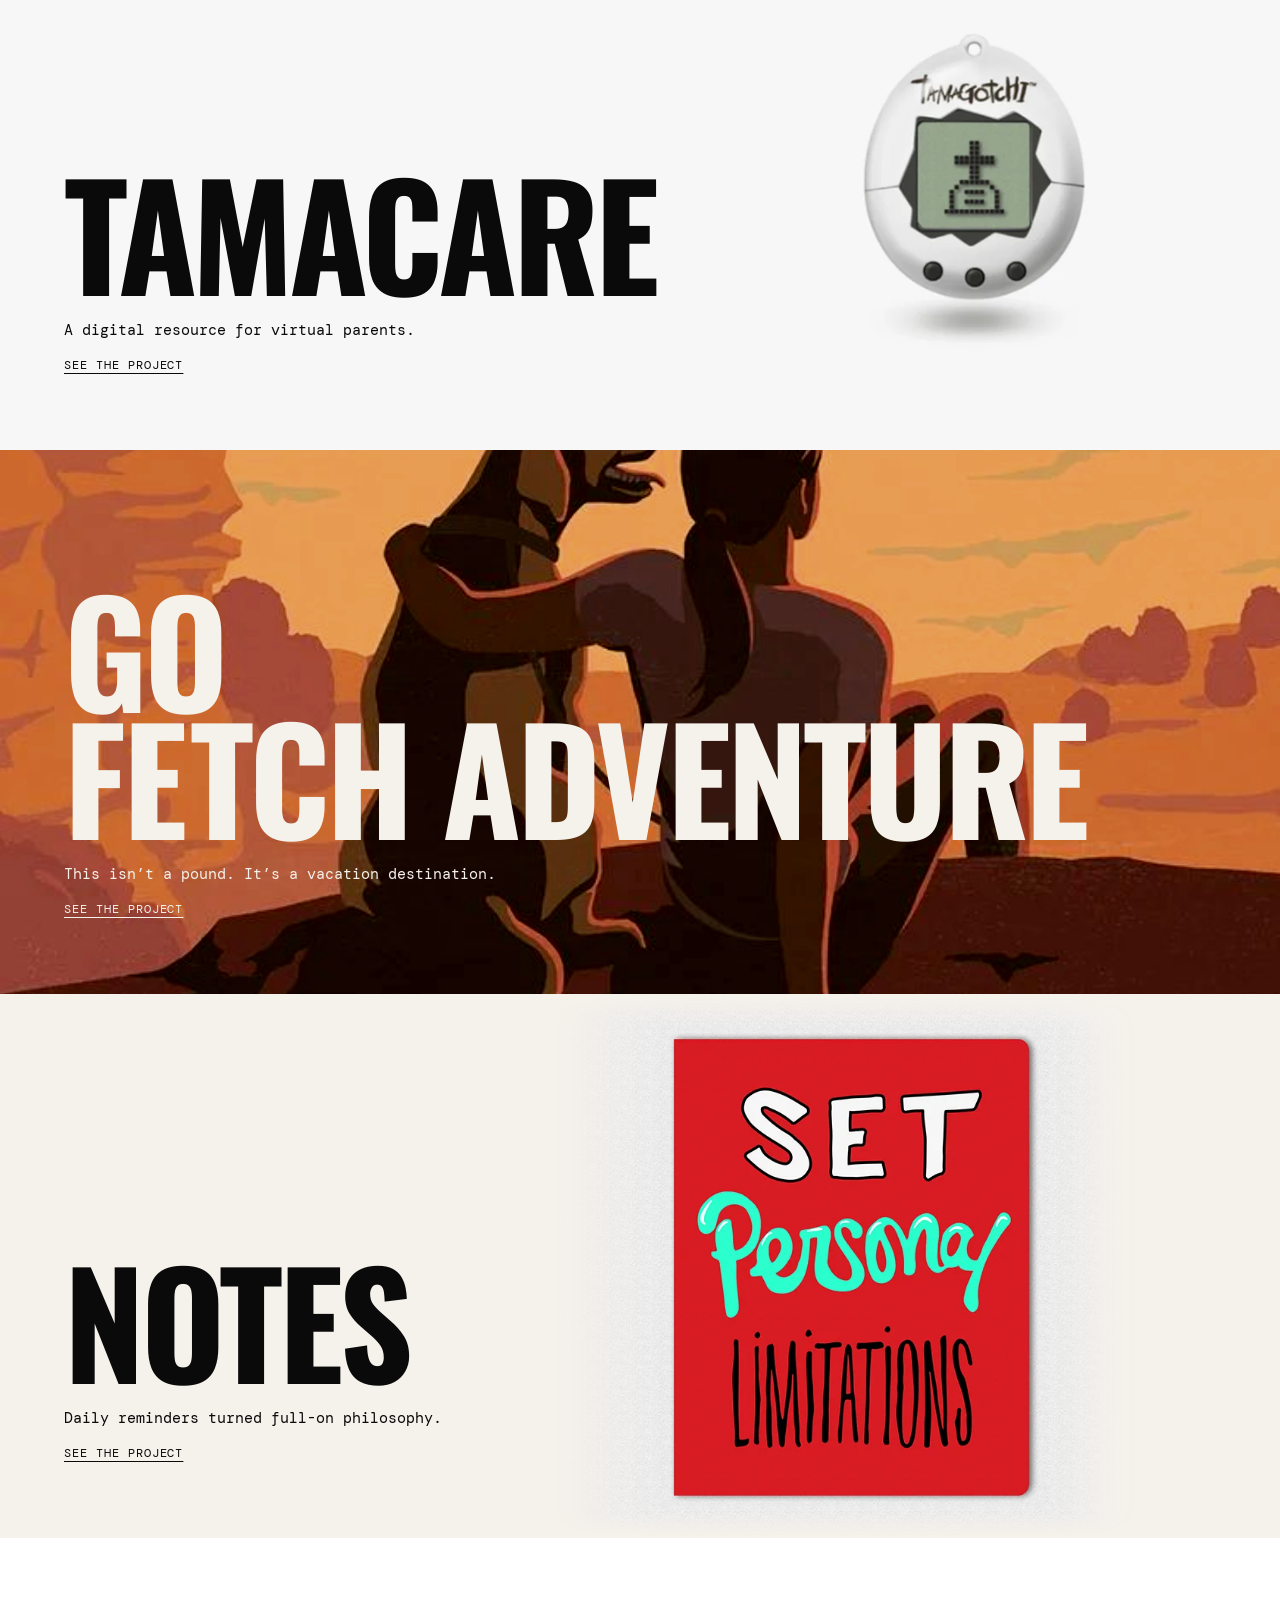
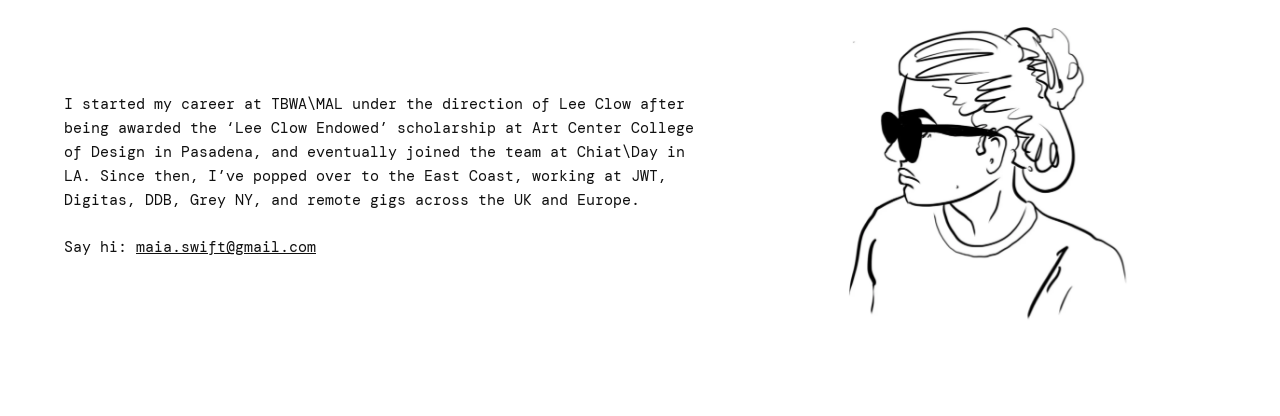
==== commit 8a2974b9: "Homepage: 10% dark overlay on Go Fetch Adventure Co-Authored-By: Claude Opus 5.5 <noreply@anthropic." ====
--- a/index.html
+++ b/index.html
@@ -111,7 +111,7 @@
       </div>
       <div class="band__aside" aria-hidden="true"></div>
     </a>
-    <a class="band band--dark band--img" href="projects/go-fetch-adventure.html" style="--band-img: url('assets/projects/go-fetch-adventure.jpg')">
+    <a class="band band--dark band--img" href="projects/go-fetch-adventure.html" style="--band-img: url('assets/projects/go-fetch-adventure.jpg'); --band-img-opacity: 0.9">
       <div class="band__col">
         <h2 class="band__title" aria-label="Go fetch adventure">GO F<span class="k-fetch-e">E</span>TCH&nbsp;ADVENTURE</h2>
         <p class="band__blurb">This isn’t a pound.<br class="br-narrow"> <span class="nowrap">It’s a vacation destination.</span></p>
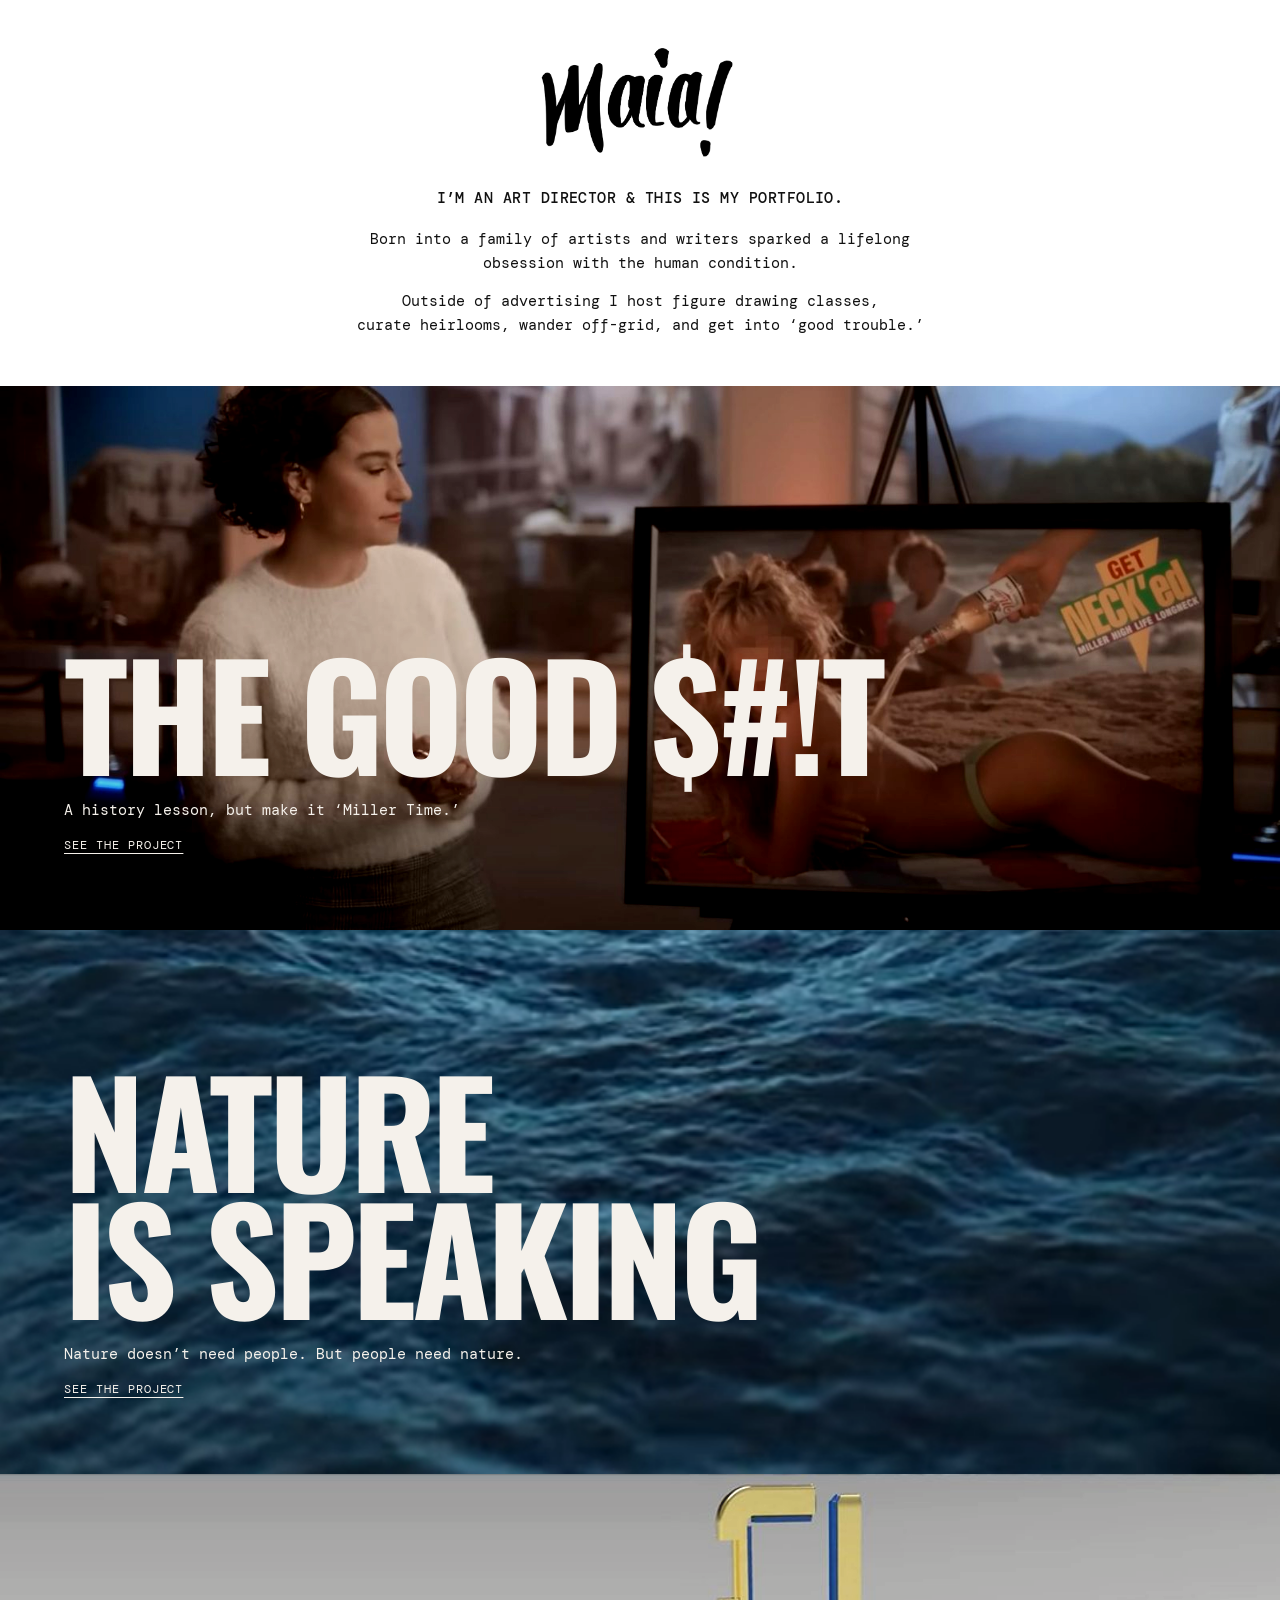
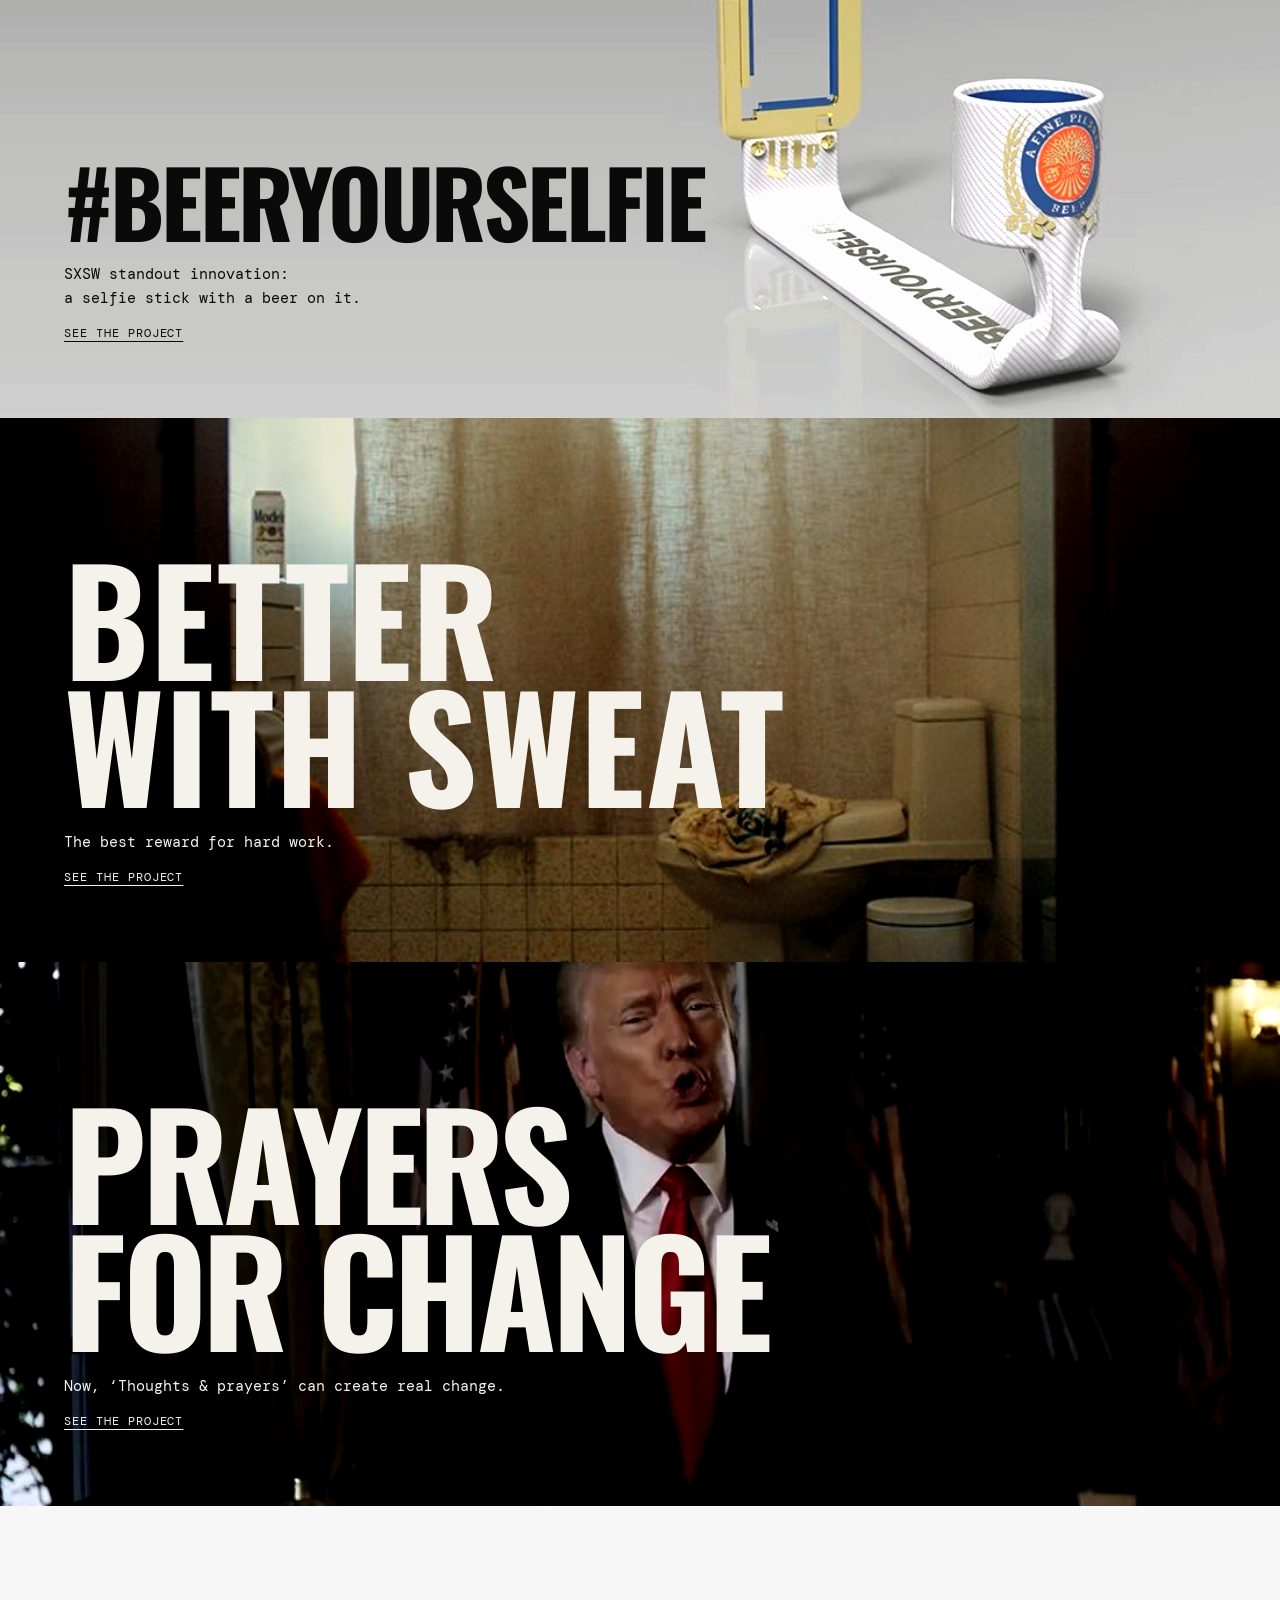
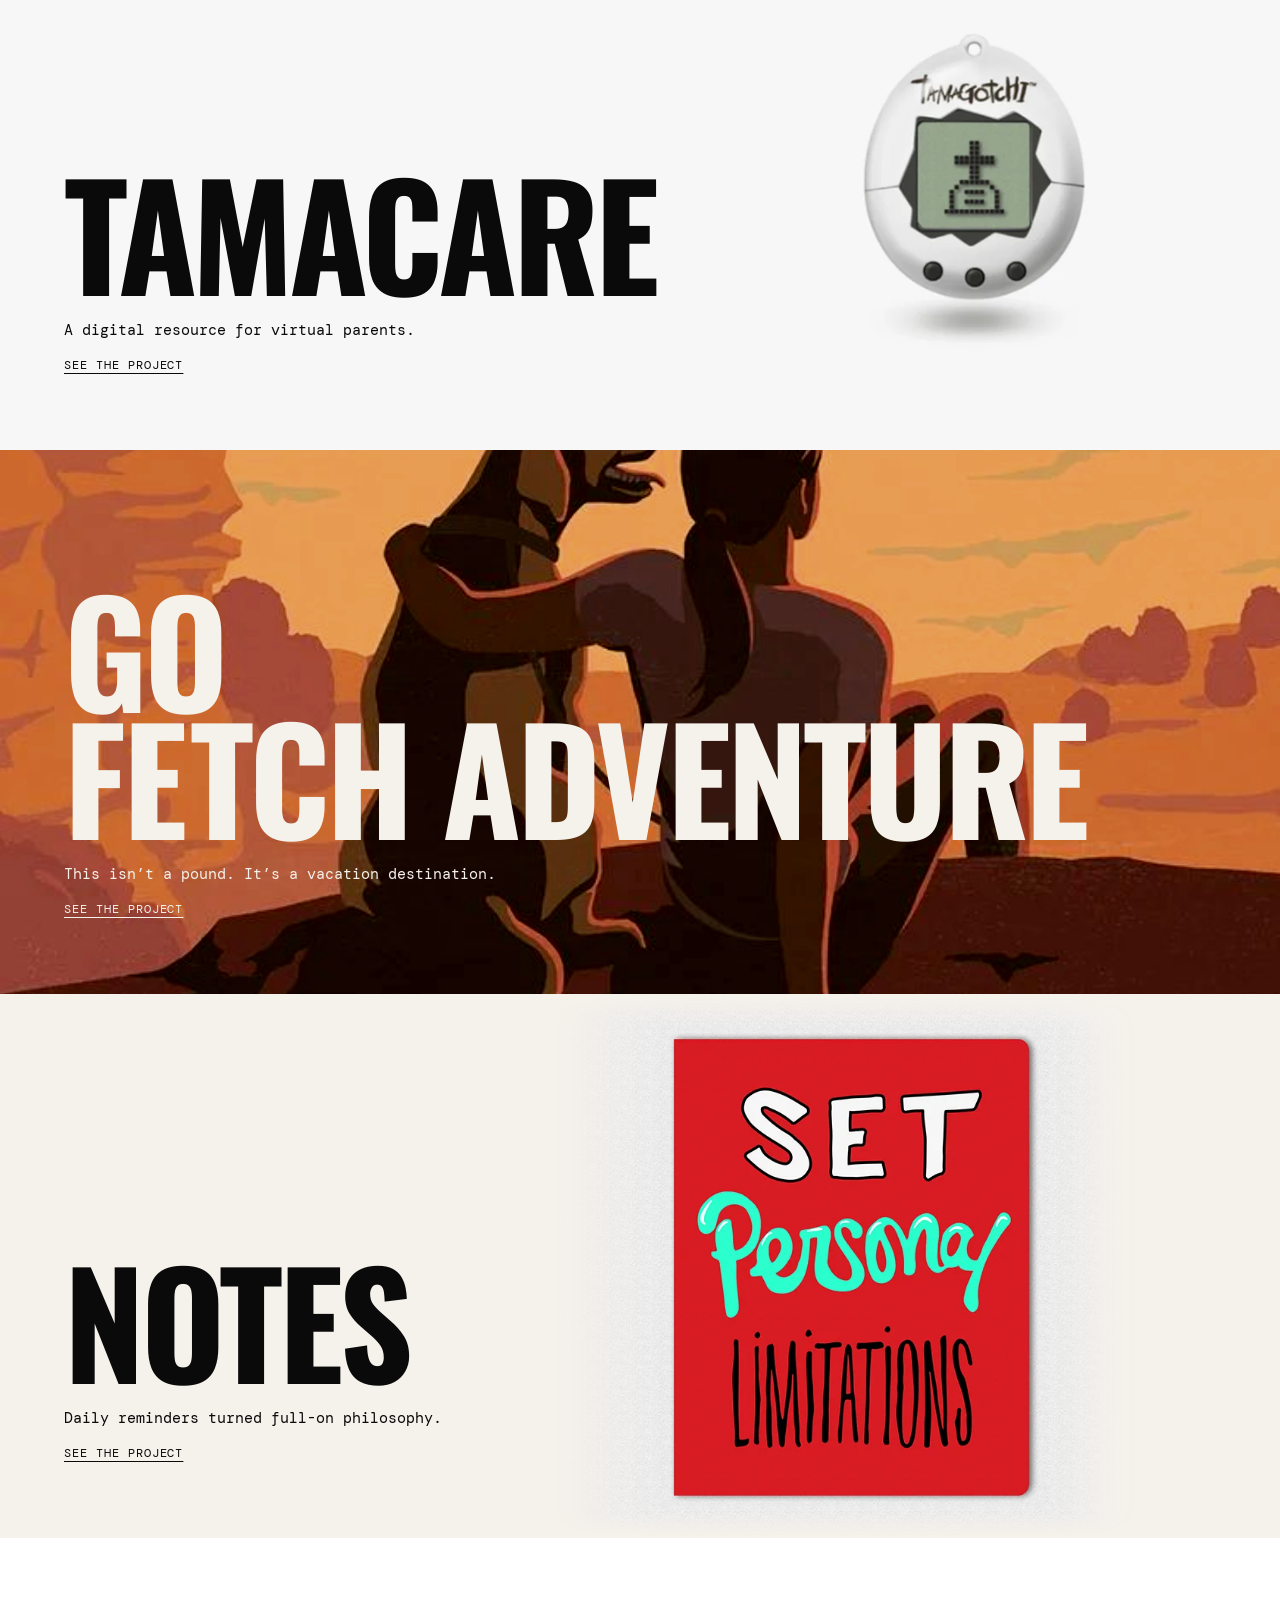
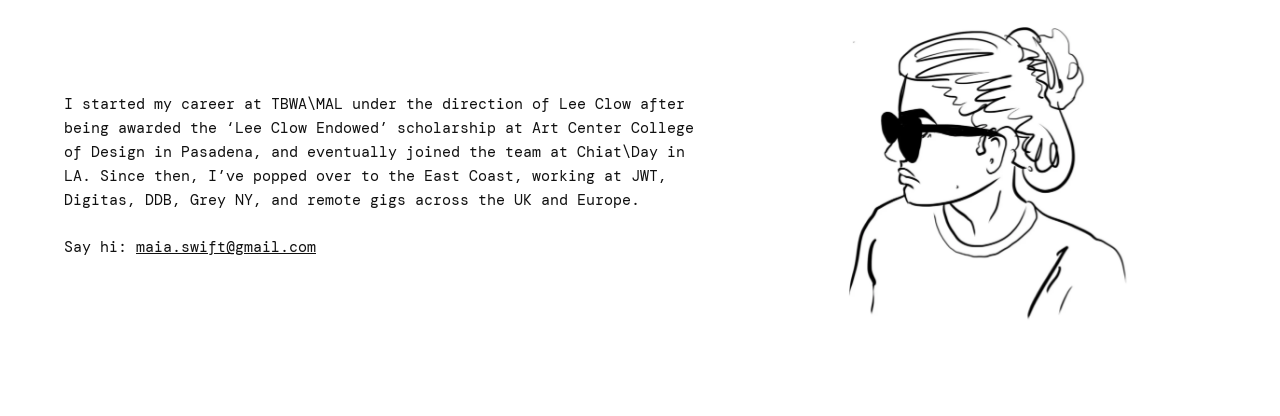
==== commit d060db87: "Add hand-drawn M favicon Co-Authored-By: Claude Opus 5.5 <noreply@anthropic.com> Claude-Session: htt" ====
--- a/index.html
+++ b/index.html
@@ -45,6 +45,10 @@
   <link rel="preconnect" href="https://fonts.googleapis.com">
   <link rel="preconnect" href="https://fonts.gstatic.com" crossorigin>
   <link href="https://fonts.googleapis.com/css2?family=DM+Mono:wght@400;500&family=Oswald:wght@700&display=swap" rel="stylesheet">
+
+  <link rel="icon" href="favicon.ico" sizes="any">
+  <link rel="icon" href="assets/icons/favicon.svg" type="image/svg+xml">
+  <link rel="apple-touch-icon" href="assets/icons/apple-touch-icon.png">
   <link rel="stylesheet" href="styles.css">
 </head>
 <body>
